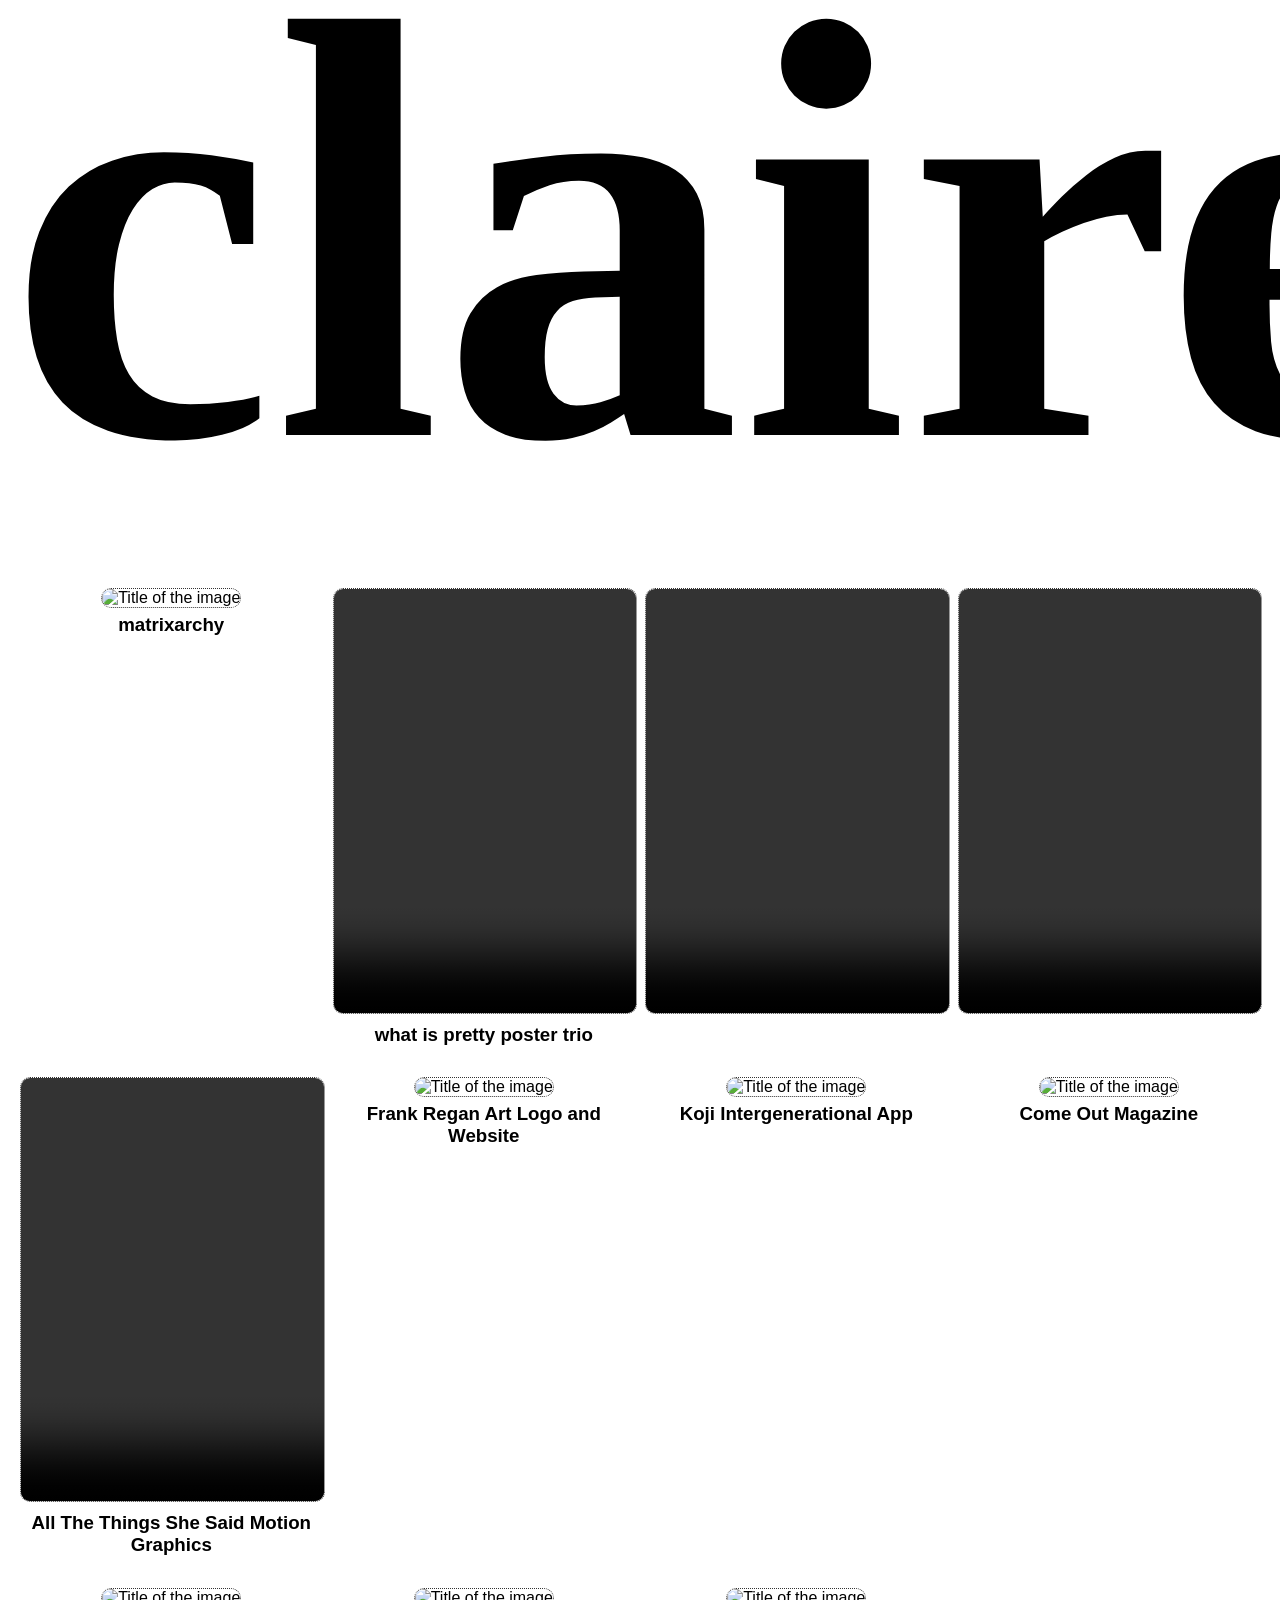
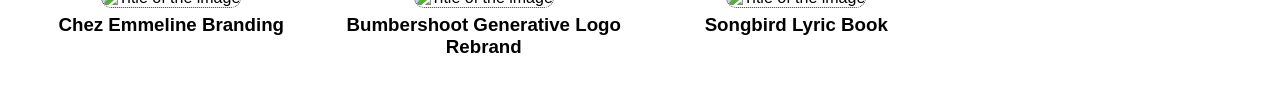
==== index.html @ 7b5a34d1 "Add files via upload" ====
<!DOCTYPE html>
<!--[if lt IE 7]>      <html class="no-js lt-ie9 lt-ie8 lt-ie7"> <![endif]-->
<!--[if IE 7]>         <html class="no-js lt-ie9 lt-ie8"> <![endif]-->
<!--[if IE 8]>         <html class="no-js lt-ie9"> <![endif]-->
<!--[if gt IE 8]>      <html class="no-js"> <!--<![endif]-->
<html>

<head>
    <meta charset="utf-8">
    <meta http-equiv="X-UA-Compatible" content="IE=edge">
    <title>Claire Gilbreath</title>
    <meta name="description" content="">
    <meta name="viewport" content="width=device-width, initial-scale=1">
    <link rel="stylesheet" href="./style.css">
</head>

<body>
    <!--[if lt IE 7]>
            <p class="browsehappy">You are using an <strong>outdated</strong> browser. Please <a href="#">upgrade your browser</a> to improve your experience.</p>
        <![endif]-->

    <h1 class="header">claire</h1>


    <script src="" async defer></script>

    <div class="work" id="workSection">
        <div class="project-item">
            <a href="https://assets.adobe.com/id/urn:aaid:sc:US:5a4ee11d-ea9a-40ea-86e4-19f9adddc277?view=published" target="_blank">
                <img class="project-image" loading="lazy" src="../PORTFOLIOWEBSITE/matrixarchy/Screenshot 2026-04-01 at 7.34.08 PM.png" alt="Title of the image">

                <h3 class="project-title">matrixarchy</h3>
                <h4 class="project-subtitle"></h4>
            </a>
        </div>
        <div class="project-item">
            <a href="https://www.figma.com/deck/jUX4ySEkQFuleEHmHjJZmQ" target="_blank">
                <video class="project-image" controls>

                    <source src="../PORTFOLIOWEBSITE/contrastposters2026/act. pretty.mp4" type="video/mp4" />
                </video>
                <h3 class="project-title">what is pretty poster trio</h3>
                <h4 class="project-subtitle"></h4>
            </a>
        </div>
        <div class="project-item">
            <a href="https://www.figma.com/deck/jUX4ySEkQFuleEHmHjJZmQ" target="_blank">
                <video class="project-image" controls>
                    <source src="../PORTFOLIOWEBSITE/contrastposters2026/look pretty.mp4" type="video/mp4" />
                </video>
                <h3 class="project-title"></h3>
                <h4 class="project-subtitle"></h4>
            </a>
        </div>
        <div class="project-item">
            <a href="https://www.figma.com/deck/jUX4ySEkQFuleEHmHjJZmQ" target="_blank">
                <video class="project-image" controls>
                    <source src="../PORTFOLIOWEBSITE/contrastposters2026/be pretty_1.mp4" type="video/mp4" />
                </video>
                <h3 class="project-title"></h3>
                <h4 class="project-subtitle"></h4>
            </a>
        </div>
        <div class="project-item">
            <a href="https://www.figma.com/deck/XG2RL31nmhI8ZfspgRSoxZ" target="_blank">
                <video class="project-image" controls>
                    <source src="../PORTFOLIOWEBSITE/allthethingshesaid/ALLTHETHINGSHESAIDFINAL2026.mp4"
                        type="video/mp4" />
                </video>
                <h3 class="project-title">All The Things She Said Motion Graphics</h3>
                <h4 class="project-subtitle"></h4>
            </a>
        </div>
        <div class="project-item">
                    <a href="frankart/FrankWebsite/index.html" target="_blank">
                        <img class="project-image" loading="lazy"
                            src="../PORTFOLIOWEBSITE/frankart/Screenshot 2026-04-02 at 3.57.44 PM.png"
                            alt="Title of the image">
                        <h3 class="project-title">Frank Regan Art Logo and Website</h3>
                        <h4 class="project-subtitle"></h4>
                    </a>
        </div>
        <div class="project-item">
            <a href="https://www.figma.com/deck/nnv0B9q7RyBVkvTYo2v4Md/koji-final-pres?node-id=1-132" target="_blank">
                <img class="project-image" loading="lazy" src="koji/Screenshot 2026-04-01 at 7.11.59 PM.png"
                    alt="Title of the image">

                <h3 class="project-title">Koji Intergenerational App</h3>
                <h4 class="project-subtitle"></h4>
            </a>
        </div>
 <div class="project-item">
    <a href="https://assets.adobe.com/id/urn:aaid:sc:US:34782c9c-e91f-4b27-b32e-3ac3abfe64c0?view=published" target="_blank">
        <img class="project-image" loading="lazy"
            src="../PORTFOLIOWEBSITE/comeoutmag/Screenshot 2026-04-01 at 7.10.00 PM.png" alt="Title of the image">

        <h3 class="project-title">Come Out Magazine</h3>
        <h4 class="project-subtitle"></h4>
    </a>
    </div>
    <div class="project-item">
    <a href="../PORTFOLIOWEBSITE/chezemmeline/P3_Gilbreath_dec11.pdf" target="_blank">
        <img class="project-image" loading="lazy"
            src="../PORTFOLIOWEBSITE/chezemmeline/Screenshot 2026-04-02 at 3.51.46 PM.png" alt="Title of the image">

        <h3 class="project-title">Chez Emmeline Branding</h3>
        <h4 class="project-subtitle"></h4>
    </a>
    </div>
 <div class="project-item">
    <a href="https://www.figma.com/deck/slMzqxPHxszJFX4XkRnXfz" target="_blank">
        <img class="project-image" loading="lazy"
            src="../PORTFOLIOWEBSITE/bumbershoot/Screenshot 2026-04-01 at 6.39.08 PM.png" alt="Title of the image">

        <h3 class="project-title">Bumbershoot Generative Logo Rebrand</h3>
        <h4 class="project-subtitle"></h4>
    </a>
    </div>
 <div class="project-item">
    <a href="../PORTFOLIOWEBSITE/songbird/Songbird lyrics printing nov17.pdf" target="_blank">
        <img class="project-image" loading="lazy"
            src="../PORTFOLIOWEBSITE/songbird/Screenshot 2026-04-02 at 3.53.36 PM.png" alt="Title of the image">

        <h3 class="project-title">Songbird Lyric Book</h3>
        <h4 class="project-subtitle"></h4>
    </a>
    </div>


    </div>
</body>

</html>
---- style.css ----
.work {
    --gap: 10px;
    --margin: 12px;
    min-height: 100vh;
    display: flex;
    flex-wrap: wrap;
    gap: var(--gap);
    padding: var(--margin);
    padding-top: 30px;
    margin-top: 100px;
    font-family: 'VerizonNHG', Helvetica, sans-serif;
}
.work .project-item {
    --thumbWidth: calc(25vw - var(--gap) * 3 / 4 - var(--margin) * 2 / 4 - 4px);
    width: var(--thumbWidth);
    border-radius: 10px;
    text-align: center;
    color: white;
    text-decoration: none;
}
.work .project-item img {
    width: 100%;
    height: calc(var(--thumbWidth) * 1.4);
    border-radius: 10px;
    object-fit: cover;
    border: 1px dotted #333333;
}

.work .project-item video {
    width: 100%;
    height: calc(var(--thumbWidth) * 1.4);
    border-radius: 10px;
    object-fit: cover;
    border: 1px dotted #333333;
}

.work .project-item h3 {
    font-family: 'VerizonNHG', Helvetica, sans-serif;
    margin: 6px 0px;
    color:black;
    text-decoration: none;
}
.work a {
    text-decoration: none;
    color: black;
}

.header {
font-size:600px;
text-align: center;
margin-top:0;
margin-bottom:0;
line-height: .75;
}
@media screen and (max-width: 735px) {
    .work .project-item {
        --thumbWidth: calc(50vw - var(--gap) * 1 / 2 - var(--margin) - 8px);
    }
}
@media screen and (max-width: 965px) {
    .work .project-item {
        --thumbWidth: calc(33.333vw - var(--gap) * 2 / 3 - var(--margin) * 2 / 3 - 6px);
    }
}
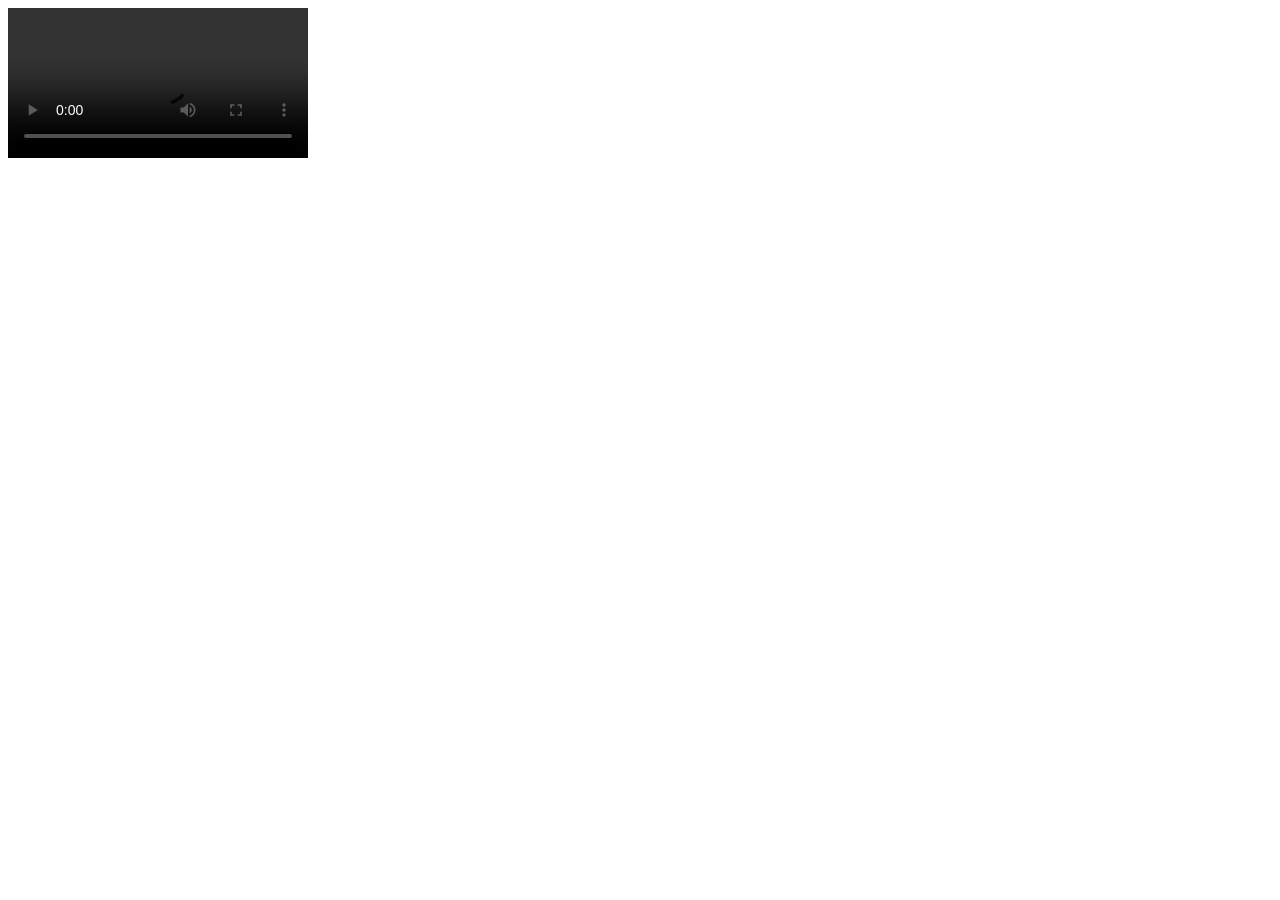
==== commit b911cd34: "Add files via upload files" ====
--- a/index.html
+++ b/index.html
@@ -4,130 +4,24 @@
 <!--[if IE 8]>         <html class="no-js lt-ie9"> <![endif]-->
 <!--[if gt IE 8]>      <html class="no-js"> <!--<![endif]-->
 <html>
-
-<head>
-    <meta charset="utf-8">
-    <meta http-equiv="X-UA-Compatible" content="IE=edge">
-    <title>Claire Gilbreath</title>
-    <meta name="description" content="">
-    <meta name="viewport" content="width=device-width, initial-scale=1">
-    <link rel="stylesheet" href="./style.css">
-</head>
-
-<body>
-    <!--[if lt IE 7]>
+    <head>
+        <meta charset="utf-8">
+        <meta http-equiv="X-UA-Compatible" content="IE=edge">
+        <title>All the Things She Said</title>
+        <meta name="description" content="">
+        <meta name="viewport" content="width=device-width, initial-scale=1">
+        <link rel="stylesheet" href="">
+    </head>
+    <body>
+        <!--[if lt IE 7]>
             <p class="browsehappy">You are using an <strong>outdated</strong> browser. Please <a href="#">upgrade your browser</a> to improve your experience.</p>
         <![endif]-->
+        
+        <script src="" async defer></script>
+    </body>
+</html>
 
-    <h1 class="header">claire</h1>
-
-
-    <script src="" async defer></script>
-
-    <div class="work" id="workSection">
-        <div class="project-item">
-            <a href="https://assets.adobe.com/id/urn:aaid:sc:US:5a4ee11d-ea9a-40ea-86e4-19f9adddc277?view=published" target="_blank">
-                <img class="project-image" loading="lazy" src="../PORTFOLIOWEBSITE/matrixarchy/Screenshot 2026-04-01 at 7.34.08 PM.png" alt="Title of the image">
-
-                <h3 class="project-title">matrixarchy</h3>
-                <h4 class="project-subtitle"></h4>
-            </a>
-        </div>
-        <div class="project-item">
-            <a href="https://www.figma.com/deck/jUX4ySEkQFuleEHmHjJZmQ" target="_blank">
-                <video class="project-image" controls>
-
-                    <source src="../PORTFOLIOWEBSITE/contrastposters2026/act. pretty.mp4" type="video/mp4" />
-                </video>
-                <h3 class="project-title">what is pretty poster trio</h3>
-                <h4 class="project-subtitle"></h4>
-            </a>
-        </div>
-        <div class="project-item">
-            <a href="https://www.figma.com/deck/jUX4ySEkQFuleEHmHjJZmQ" target="_blank">
-                <video class="project-image" controls>
-                    <source src="../PORTFOLIOWEBSITE/contrastposters2026/look pretty.mp4" type="video/mp4" />
-                </video>
-                <h3 class="project-title"></h3>
-                <h4 class="project-subtitle"></h4>
-            </a>
-        </div>
-        <div class="project-item">
-            <a href="https://www.figma.com/deck/jUX4ySEkQFuleEHmHjJZmQ" target="_blank">
-                <video class="project-image" controls>
-                    <source src="../PORTFOLIOWEBSITE/contrastposters2026/be pretty_1.mp4" type="video/mp4" />
-                </video>
-                <h3 class="project-title"></h3>
-                <h4 class="project-subtitle"></h4>
-            </a>
-        </div>
-        <div class="project-item">
-            <a href="https://www.figma.com/deck/XG2RL31nmhI8ZfspgRSoxZ" target="_blank">
-                <video class="project-image" controls>
+<video class="project-image" controls>
                     <source src="../PORTFOLIOWEBSITE/allthethingshesaid/ALLTHETHINGSHESAIDFINAL2026.mp4"
                         type="video/mp4" />
-                </video>
-                <h3 class="project-title">All The Things She Said Motion Graphics</h3>
-                <h4 class="project-subtitle"></h4>
-            </a>
-        </div>
-        <div class="project-item">
-                    <a href="frankart/FrankWebsite/index.html" target="_blank">
-                        <img class="project-image" loading="lazy"
-                            src="../PORTFOLIOWEBSITE/frankart/Screenshot 2026-04-02 at 3.57.44 PM.png"
-                            alt="Title of the image">
-                        <h3 class="project-title">Frank Regan Art Logo and Website</h3>
-                        <h4 class="project-subtitle"></h4>
-                    </a>
-        </div>
-        <div class="project-item">
-            <a href="https://www.figma.com/deck/nnv0B9q7RyBVkvTYo2v4Md/koji-final-pres?node-id=1-132" target="_blank">
-                <img class="project-image" loading="lazy" src="koji/Screenshot 2026-04-01 at 7.11.59 PM.png"
-                    alt="Title of the image">
-
-                <h3 class="project-title">Koji Intergenerational App</h3>
-                <h4 class="project-subtitle"></h4>
-            </a>
-        </div>
- <div class="project-item">
-    <a href="https://assets.adobe.com/id/urn:aaid:sc:US:34782c9c-e91f-4b27-b32e-3ac3abfe64c0?view=published" target="_blank">
-        <img class="project-image" loading="lazy"
-            src="../PORTFOLIOWEBSITE/comeoutmag/Screenshot 2026-04-01 at 7.10.00 PM.png" alt="Title of the image">
-
-        <h3 class="project-title">Come Out Magazine</h3>
-        <h4 class="project-subtitle"></h4>
-    </a>
-    </div>
-    <div class="project-item">
-    <a href="../PORTFOLIOWEBSITE/chezemmeline/P3_Gilbreath_dec11.pdf" target="_blank">
-        <img class="project-image" loading="lazy"
-            src="../PORTFOLIOWEBSITE/chezemmeline/Screenshot 2026-04-02 at 3.51.46 PM.png" alt="Title of the image">
-
-        <h3 class="project-title">Chez Emmeline Branding</h3>
-        <h4 class="project-subtitle"></h4>
-    </a>
-    </div>
- <div class="project-item">
-    <a href="https://www.figma.com/deck/slMzqxPHxszJFX4XkRnXfz" target="_blank">
-        <img class="project-image" loading="lazy"
-            src="../PORTFOLIOWEBSITE/bumbershoot/Screenshot 2026-04-01 at 6.39.08 PM.png" alt="Title of the image">
-
-        <h3 class="project-title">Bumbershoot Generative Logo Rebrand</h3>
-        <h4 class="project-subtitle"></h4>
-    </a>
-    </div>
- <div class="project-item">
-    <a href="../PORTFOLIOWEBSITE/songbird/Songbird lyrics printing nov17.pdf" target="_blank">
-        <img class="project-image" loading="lazy"
-            src="../PORTFOLIOWEBSITE/songbird/Screenshot 2026-04-02 at 3.53.36 PM.png" alt="Title of the image">
-
-        <h3 class="project-title">Songbird Lyric Book</h3>
-        <h4 class="project-subtitle"></h4>
-    </a>
-    </div>
-
-
-    </div>
-</body>
-
-</html>+                </video>
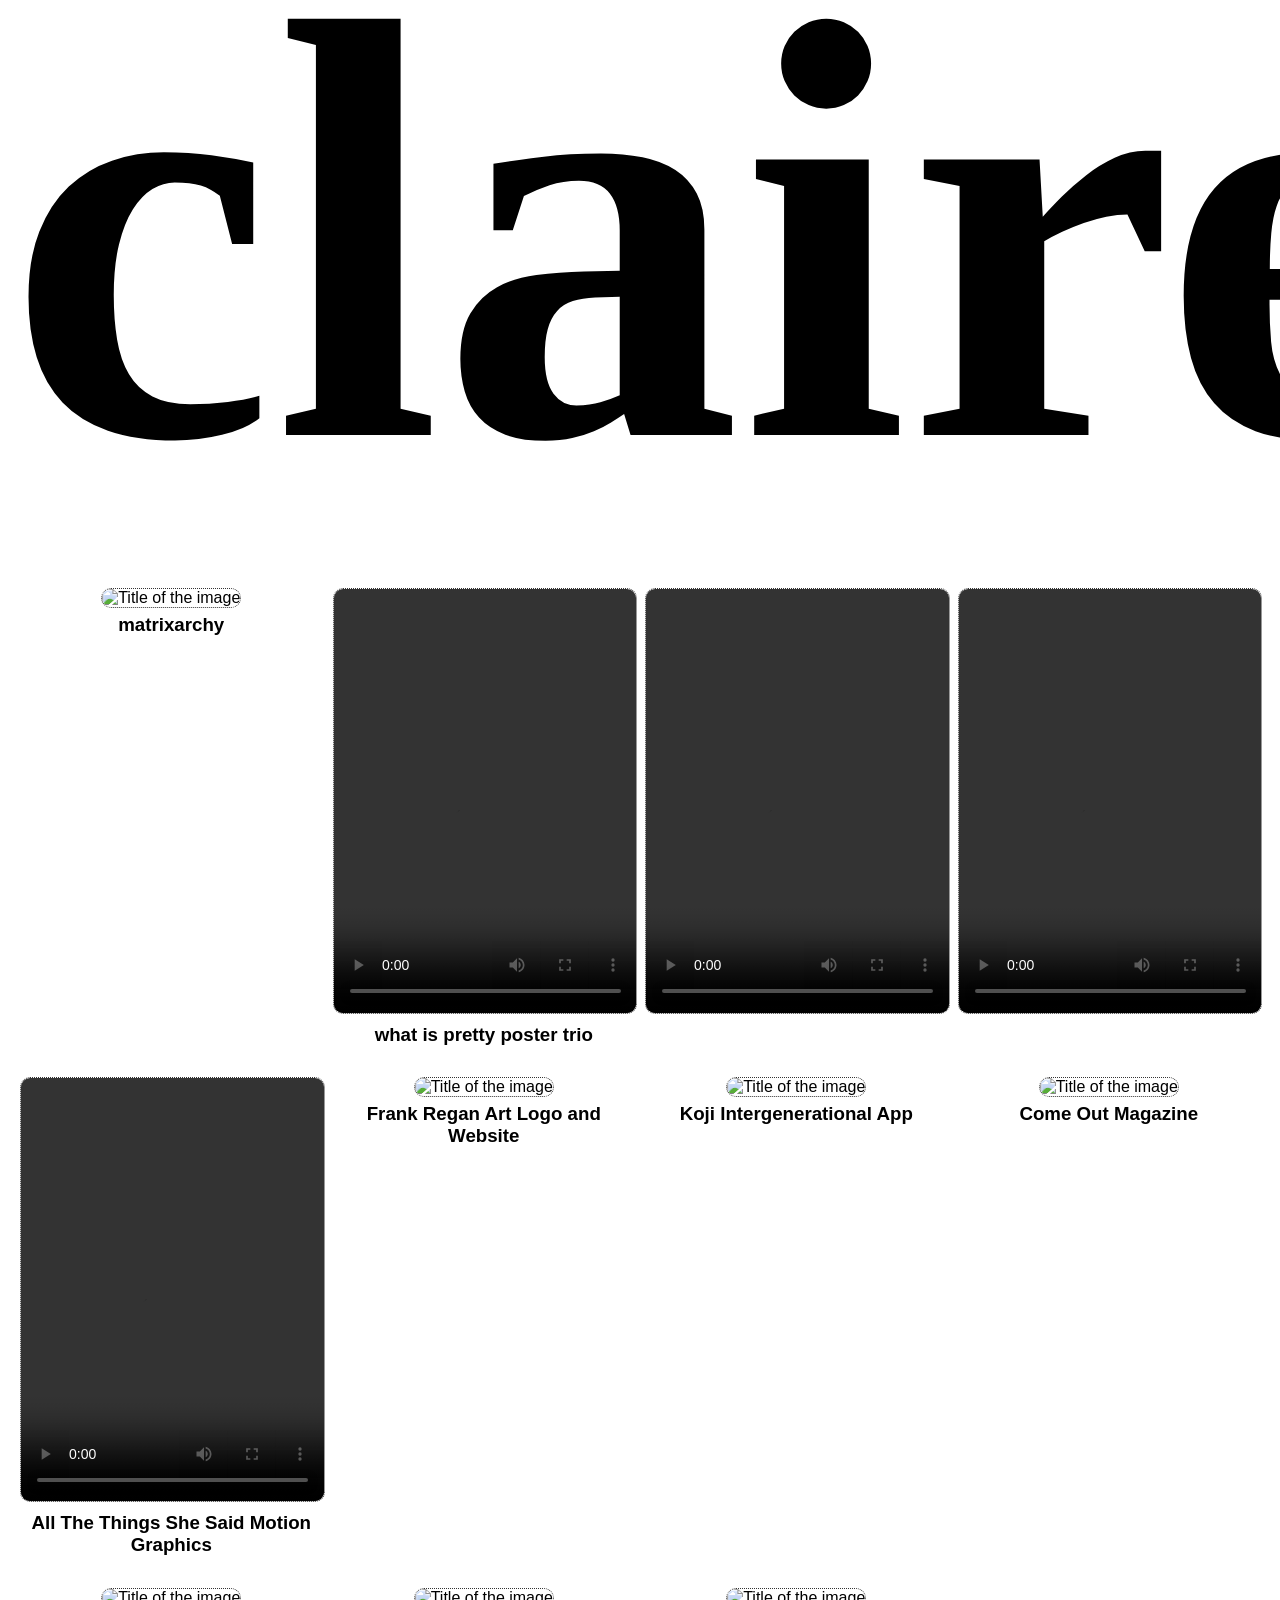
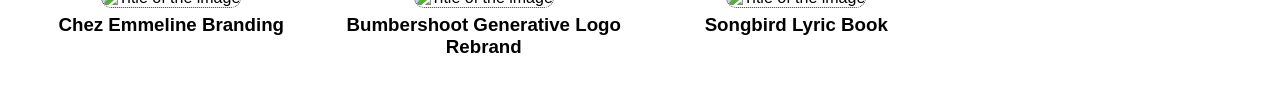
==== commit 20494070: "Update index.html" ====
--- a/index.html
+++ b/index.html
@@ -4,24 +4,130 @@
 <!--[if IE 8]>         <html class="no-js lt-ie9"> <![endif]-->
 <!--[if gt IE 8]>      <html class="no-js"> <!--<![endif]-->
 <html>
-    <head>
-        <meta charset="utf-8">
-        <meta http-equiv="X-UA-Compatible" content="IE=edge">
-        <title>All the Things She Said</title>
-        <meta name="description" content="">
-        <meta name="viewport" content="width=device-width, initial-scale=1">
-        <link rel="stylesheet" href="">
-    </head>
-    <body>
-        <!--[if lt IE 7]>
+
+<head>
+    <meta charset="utf-8">
+    <meta http-equiv="X-UA-Compatible" content="IE=edge">
+    <title>Claire Gilbreath</title>
+    <meta name="description" content="">
+    <meta name="viewport" content="width=device-width, initial-scale=1">
+    <link rel="stylesheet" href="./style.css">
+</head>
+
+<body>
+    <!--[if lt IE 7]>
             <p class="browsehappy">You are using an <strong>outdated</strong> browser. Please <a href="#">upgrade your browser</a> to improve your experience.</p>
         <![endif]-->
-        
-        <script src="" async defer></script>
-    </body>
-</html>
 
-<video class="project-image" controls>
+    <h1 class="header">claire</h1>
+
+
+    <script src="" async defer></script>
+
+    <div class="work" id="workSection">
+        <div class="project-item">
+            <a href="https://assets.adobe.com/id/urn:aaid:sc:US:5a4ee11d-ea9a-40ea-86e4-19f9adddc277?view=published" target="_blank">
+                <img class="project-image" loading="lazy" src="../PORTFOLIOWEBSITE/matrixarchy/Screenshot 2026-04-01 at 7.34.08 PM.png" alt="Title of the image">
+
+                <h3 class="project-title">matrixarchy</h3>
+                <h4 class="project-subtitle"></h4>
+            </a>
+        </div>
+        <div class="project-item">
+            <a href="https://www.figma.com/deck/jUX4ySEkQFuleEHmHjJZmQ" target="_blank">
+                <video class="project-image" controls>
+
+                    <source src="../PORTFOLIOWEBSITE/contrastposters2026/act. pretty.mp4" type="video/mp4" />
+                </video>
+                <h3 class="project-title">what is pretty poster trio</h3>
+                <h4 class="project-subtitle"></h4>
+            </a>
+        </div>
+        <div class="project-item">
+            <a href="https://www.figma.com/deck/jUX4ySEkQFuleEHmHjJZmQ" target="_blank">
+                <video class="project-image" controls>
+                    <source src="../PORTFOLIOWEBSITE/contrastposters2026/look pretty.mp4" type="video/mp4" />
+                </video>
+                <h3 class="project-title"></h3>
+                <h4 class="project-subtitle"></h4>
+            </a>
+        </div>
+        <div class="project-item">
+            <a href="https://www.figma.com/deck/jUX4ySEkQFuleEHmHjJZmQ" target="_blank">
+                <video class="project-image" controls>
+                    <source src="../PORTFOLIOWEBSITE/contrastposters2026/be pretty_1.mp4" type="video/mp4" />
+                </video>
+                <h3 class="project-title"></h3>
+                <h4 class="project-subtitle"></h4>
+            </a>
+        </div>
+        <div class="project-item">
+            <a href="https://www.figma.com/deck/XG2RL31nmhI8ZfspgRSoxZ" target="_blank">
+                <video class="project-image" controls>
                     <source src="../PORTFOLIOWEBSITE/allthethingshesaid/ALLTHETHINGSHESAIDFINAL2026.mp4"
                         type="video/mp4" />
-                </video>+                </video>
+                <h3 class="project-title">All The Things She Said Motion Graphics</h3>
+                <h4 class="project-subtitle"></h4>
+            </a>
+        </div>
+        <div class="project-item">
+                    <a href="frankart/FrankWebsite/index.html" target="_blank">
+                        <img class="project-image" loading="lazy"
+                            src="../PORTFOLIOWEBSITE/frankart/Screenshot 2026-04-02 at 3.57.44 PM.png"
+                            alt="Title of the image">
+                        <h3 class="project-title">Frank Regan Art Logo and Website</h3>
+                        <h4 class="project-subtitle"></h4>
+                    </a>
+        </div>
+        <div class="project-item">
+            <a href="https://www.figma.com/deck/nnv0B9q7RyBVkvTYo2v4Md/koji-final-pres?node-id=1-132" target="_blank">
+                <img class="project-image" loading="lazy" src="koji/Screenshot 2026-04-01 at 7.11.59 PM.png"
+                    alt="Title of the image">
+
+                <h3 class="project-title">Koji Intergenerational App</h3>
+                <h4 class="project-subtitle"></h4>
+            </a>
+        </div>
+ <div class="project-item">
+    <a href="https://assets.adobe.com/id/urn:aaid:sc:US:34782c9c-e91f-4b27-b32e-3ac3abfe64c0?view=published" target="_blank">
+        <img class="project-image" loading="lazy"
+            src="../PORTFOLIOWEBSITE/comeoutmag/Screenshot 2026-04-01 at 7.10.00 PM.png" alt="Title of the image">
+
+        <h3 class="project-title">Come Out Magazine</h3>
+        <h4 class="project-subtitle"></h4>
+    </a>
+    </div>
+    <div class="project-item">
+    <a href="../PORTFOLIOWEBSITE/chezemmeline/P3_Gilbreath_dec11.pdf" target="_blank">
+        <img class="project-image" loading="lazy"
+            src="../PORTFOLIOWEBSITE/chezemmeline/Screenshot 2026-04-02 at 3.51.46 PM.png" alt="Title of the image">
+
+        <h3 class="project-title">Chez Emmeline Branding</h3>
+        <h4 class="project-subtitle"></h4>
+    </a>
+    </div>
+ <div class="project-item">
+    <a href="https://www.figma.com/deck/slMzqxPHxszJFX4XkRnXfz" target="_blank">
+        <img class="project-image" loading="lazy"
+            src="../PORTFOLIOWEBSITE/bumbershoot/Screenshot 2026-04-01 at 6.39.08 PM.png" alt="Title of the image">
+
+        <h3 class="project-title">Bumbershoot Generative Logo Rebrand</h3>
+        <h4 class="project-subtitle"></h4>
+    </a>
+    </div>
+ <div class="project-item">
+    <a href="../PORTFOLIOWEBSITE/songbird/Songbird lyrics printing nov17.pdf" target="_blank">
+        <img class="project-image" loading="lazy"
+            src="../PORTFOLIOWEBSITE/songbird/Screenshot 2026-04-02 at 3.53.36 PM.png" alt="Title of the image">
+
+        <h3 class="project-title">Songbird Lyric Book</h3>
+        <h4 class="project-subtitle"></h4>
+    </a>
+    </div>
+
+
+    </div>
+</body>
+
+</html>
--- a/style.css
+++ b/style.css
@@ -0,0 +1,64 @@
+.work {
+    --gap: 10px;
+    --margin: 12px;
+    min-height: 100vh;
+    display: flex;
+    flex-wrap: wrap;
+    gap: var(--gap);
+    padding: var(--margin);
+    padding-top: 30px;
+    margin-top: 100px;
+    font-family: 'VerizonNHG', Helvetica, sans-serif;
+}
+.work .project-item {
+    --thumbWidth: calc(25vw - var(--gap) * 3 / 4 - var(--margin) * 2 / 4 - 4px);
+    width: var(--thumbWidth);
+    border-radius: 10px;
+    text-align: center;
+    color: white;
+    text-decoration: none;
+}
+.work .project-item img {
+    width: 100%;
+    height: calc(var(--thumbWidth) * 1.4);
+    border-radius: 10px;
+    object-fit: cover;
+    border: 1px dotted #333333;
+}
+
+.work .project-item video {
+    width: 100%;
+    height: calc(var(--thumbWidth) * 1.4);
+    border-radius: 10px;
+    object-fit: cover;
+    border: 1px dotted #333333;
+}
+
+.work .project-item h3 {
+    font-family: 'VerizonNHG', Helvetica, sans-serif;
+    margin: 6px 0px;
+    color:black;
+    text-decoration: none;
+}
+.work a {
+    text-decoration: none;
+    color: black;
+}
+
+.header {
+font-size:600px;
+text-align: center;
+margin-top:0;
+margin-bottom:0;
+line-height: .75;
+}
+@media screen and (max-width: 735px) {
+    .work .project-item {
+        --thumbWidth: calc(50vw - var(--gap) * 1 / 2 - var(--margin) - 8px);
+    }
+}
+@media screen and (max-width: 965px) {
+    .work .project-item {
+        --thumbWidth: calc(33.333vw - var(--gap) * 2 / 3 - var(--margin) * 2 / 3 - 6px);
+    }
+}
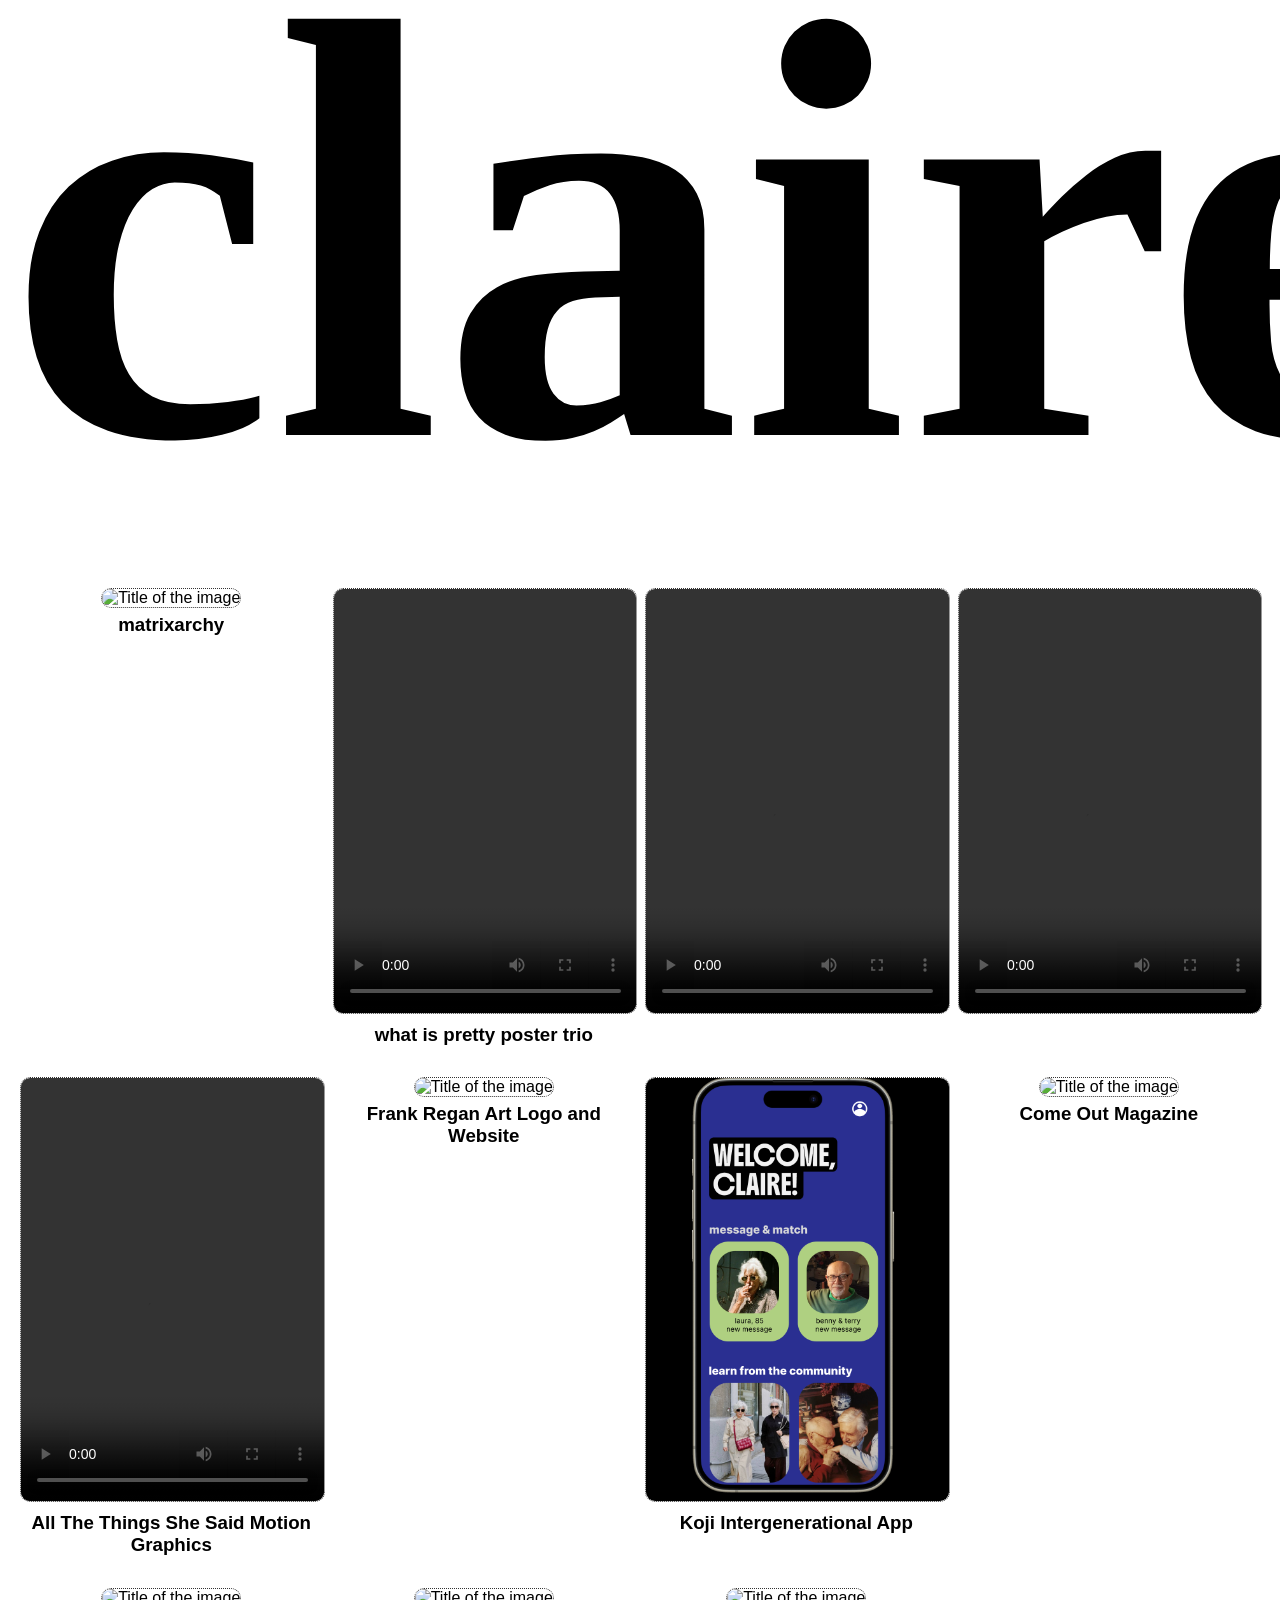
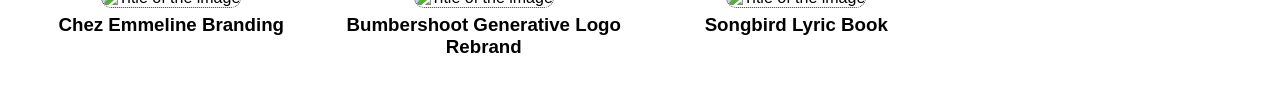
==== commit cd88c373: "changes to file" ====
--- a/index.html
+++ b/index.html
@@ -130,4 +130,4 @@
     </div>
 </body>
 
-</html>
+</html>
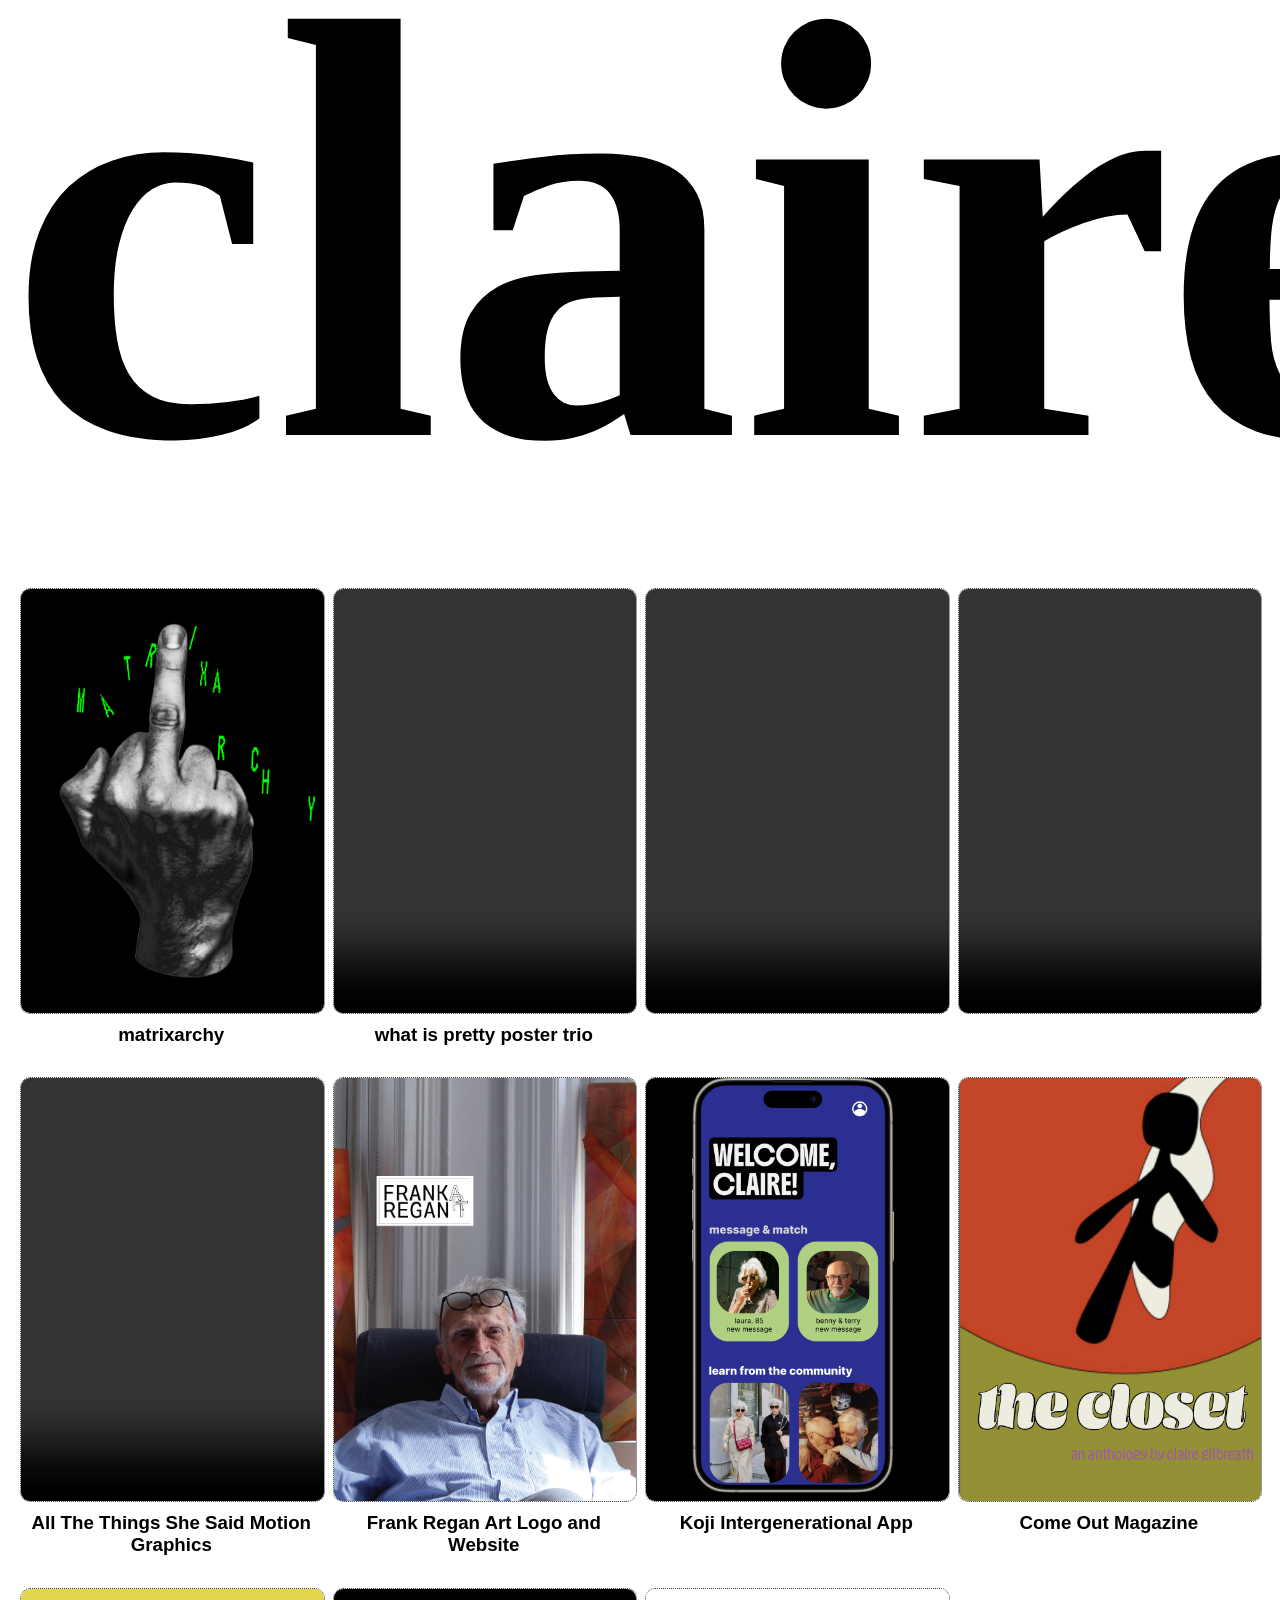
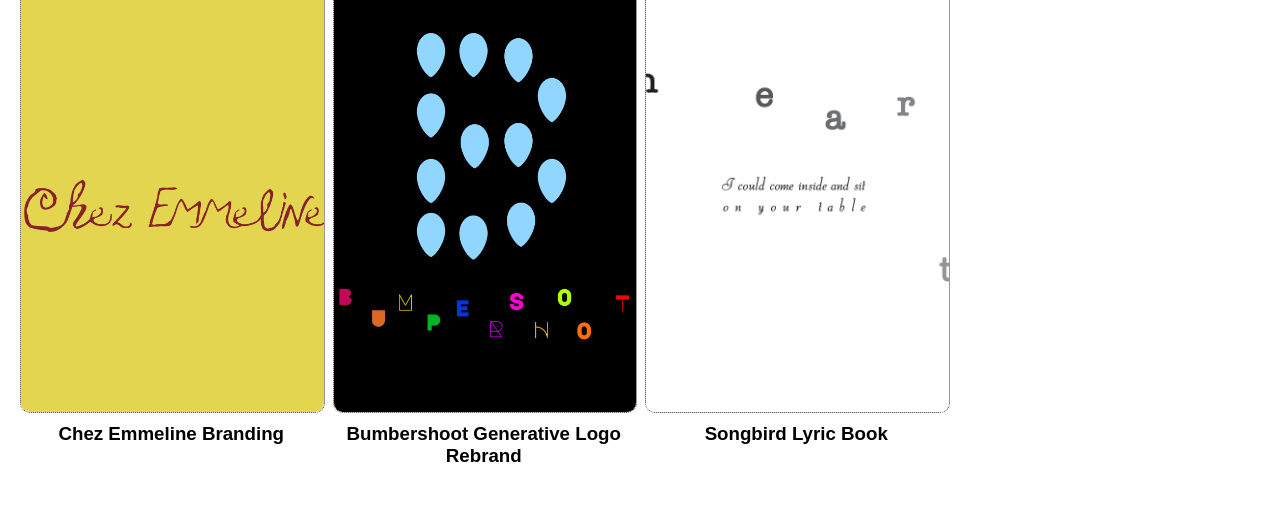
==== commit 1cb67469: "fixing asset links" ====
--- a/index.html
+++ b/index.html
@@ -27,7 +27,7 @@
     <div class="work" id="workSection">
         <div class="project-item">
             <a href="https://assets.adobe.com/id/urn:aaid:sc:US:5a4ee11d-ea9a-40ea-86e4-19f9adddc277?view=published" target="_blank">
-                <img class="project-image" loading="lazy" src="../PORTFOLIOWEBSITE/matrixarchy/Screenshot 2026-04-01 at 7.34.08 PM.png" alt="Title of the image">
+                <img class="project-image" loading="lazy" src="./matrixarchy/Screenshot 2026-04-01 at 7.34.08 PM.png" alt="Title of the image">
 
                 <h3 class="project-title">matrixarchy</h3>
                 <h4 class="project-subtitle"></h4>
@@ -37,7 +37,7 @@
             <a href="https://www.figma.com/deck/jUX4ySEkQFuleEHmHjJZmQ" target="_blank">
                 <video class="project-image" controls>
 
-                    <source src="../PORTFOLIOWEBSITE/contrastposters2026/act. pretty.mp4" type="video/mp4" />
+                    <source src="./contrastposters2026/act. pretty.mp4" type="video/mp4" />
                 </video>
                 <h3 class="project-title">what is pretty poster trio</h3>
                 <h4 class="project-subtitle"></h4>
@@ -46,7 +46,7 @@
         <div class="project-item">
             <a href="https://www.figma.com/deck/jUX4ySEkQFuleEHmHjJZmQ" target="_blank">
                 <video class="project-image" controls>
-                    <source src="../PORTFOLIOWEBSITE/contrastposters2026/look pretty.mp4" type="video/mp4" />
+                    <source src="./contrastposters2026/look pretty.mp4" type="video/mp4" />
                 </video>
                 <h3 class="project-title"></h3>
                 <h4 class="project-subtitle"></h4>
@@ -55,7 +55,7 @@
         <div class="project-item">
             <a href="https://www.figma.com/deck/jUX4ySEkQFuleEHmHjJZmQ" target="_blank">
                 <video class="project-image" controls>
-                    <source src="../PORTFOLIOWEBSITE/contrastposters2026/be pretty_1.mp4" type="video/mp4" />
+                    <source src="./contrastposters2026/be pretty_1.mp4" type="video/mp4" />
                 </video>
                 <h3 class="project-title"></h3>
                 <h4 class="project-subtitle"></h4>
@@ -64,7 +64,7 @@
         <div class="project-item">
             <a href="https://www.figma.com/deck/XG2RL31nmhI8ZfspgRSoxZ" target="_blank">
                 <video class="project-image" controls>
-                    <source src="../PORTFOLIOWEBSITE/allthethingshesaid/ALLTHETHINGSHESAIDFINAL2026.mp4"
+                    <source src="./allthethingshesaid/ALLTHETHINGSHESAIDFINAL2026.mp4"
                         type="video/mp4" />
                 </video>
                 <h3 class="project-title">All The Things She Said Motion Graphics</h3>
@@ -72,9 +72,9 @@
             </a>
         </div>
         <div class="project-item">
-                    <a href="frankart/FrankWebsite/index.html" target="_blank">
+                    <a href="https://clairegilbreath7.github.io/FrankReganArt/" target="_blank">
                         <img class="project-image" loading="lazy"
-                            src="../PORTFOLIOWEBSITE/frankart/Screenshot 2026-04-02 at 3.57.44 PM.png"
+                            src="./frankart/Screenshot 2026-04-01 at 7.26.35 PM.png"
                             alt="Title of the image">
                         <h3 class="project-title">Frank Regan Art Logo and Website</h3>
                         <h4 class="project-subtitle"></h4>
@@ -82,9 +82,8 @@
         </div>
         <div class="project-item">
             <a href="https://www.figma.com/deck/nnv0B9q7RyBVkvTYo2v4Md/koji-final-pres?node-id=1-132" target="_blank">
-                <img class="project-image" loading="lazy" src="koji/Screenshot 2026-04-01 at 7.11.59 PM.png"
+                <img class="project-image" loading="lazy" src="./koji/Screenshot 2026-04-01 at 7.11.59 PM.png"
                     alt="Title of the image">
-
                 <h3 class="project-title">Koji Intergenerational App</h3>
                 <h4 class="project-subtitle"></h4>
             </a>
@@ -92,16 +91,15 @@
  <div class="project-item">
     <a href="https://assets.adobe.com/id/urn:aaid:sc:US:34782c9c-e91f-4b27-b32e-3ac3abfe64c0?view=published" target="_blank">
         <img class="project-image" loading="lazy"
-            src="../PORTFOLIOWEBSITE/comeoutmag/Screenshot 2026-04-01 at 7.10.00 PM.png" alt="Title of the image">
-
+            src="./comeoutmag/Screenshot 2026-04-01 at 7.10.00 PM.png" alt="Title of the image">
         <h3 class="project-title">Come Out Magazine</h3>
         <h4 class="project-subtitle"></h4>
     </a>
     </div>
     <div class="project-item">
-    <a href="../PORTFOLIOWEBSITE/chezemmeline/P3_Gilbreath_dec11.pdf" target="_blank">
+    <a href="./chezemmeline/P3_Gilbreath_dec11.pdf" target="_blank">
         <img class="project-image" loading="lazy"
-            src="../PORTFOLIOWEBSITE/chezemmeline/Screenshot 2026-04-02 at 3.51.46 PM.png" alt="Title of the image">
+            src="./chezemmeline/Screenshot 2026-04-02 at 3.51.46 PM.png" alt="Title of the image">
 
         <h3 class="project-title">Chez Emmeline Branding</h3>
         <h4 class="project-subtitle"></h4>
@@ -110,16 +108,16 @@
  <div class="project-item">
     <a href="https://www.figma.com/deck/slMzqxPHxszJFX4XkRnXfz" target="_blank">
         <img class="project-image" loading="lazy"
-            src="../PORTFOLIOWEBSITE/bumbershoot/Screenshot 2026-04-01 at 6.39.08 PM.png" alt="Title of the image">
+            src="./bumbershoot/Screenshot 2026-04-01 at 6.39.08 PM.png" alt="Title of the image">
 
         <h3 class="project-title">Bumbershoot Generative Logo Rebrand</h3>
         <h4 class="project-subtitle"></h4>
     </a>
     </div>
  <div class="project-item">
-    <a href="../PORTFOLIOWEBSITE/songbird/Songbird lyrics printing nov17.pdf" target="_blank">
+    <a href="./songbird/Songbird lyrics printing nov17.pdf" target="_blank">
         <img class="project-image" loading="lazy"
-            src="../PORTFOLIOWEBSITE/songbird/Screenshot 2026-04-02 at 3.53.36 PM.png" alt="Title of the image">
+            src="./songbird/Screenshot 2026-04-02 at 3.53.36 PM.png" alt="Title of the image">
 
         <h3 class="project-title">Songbird Lyric Book</h3>
         <h4 class="project-subtitle"></h4>
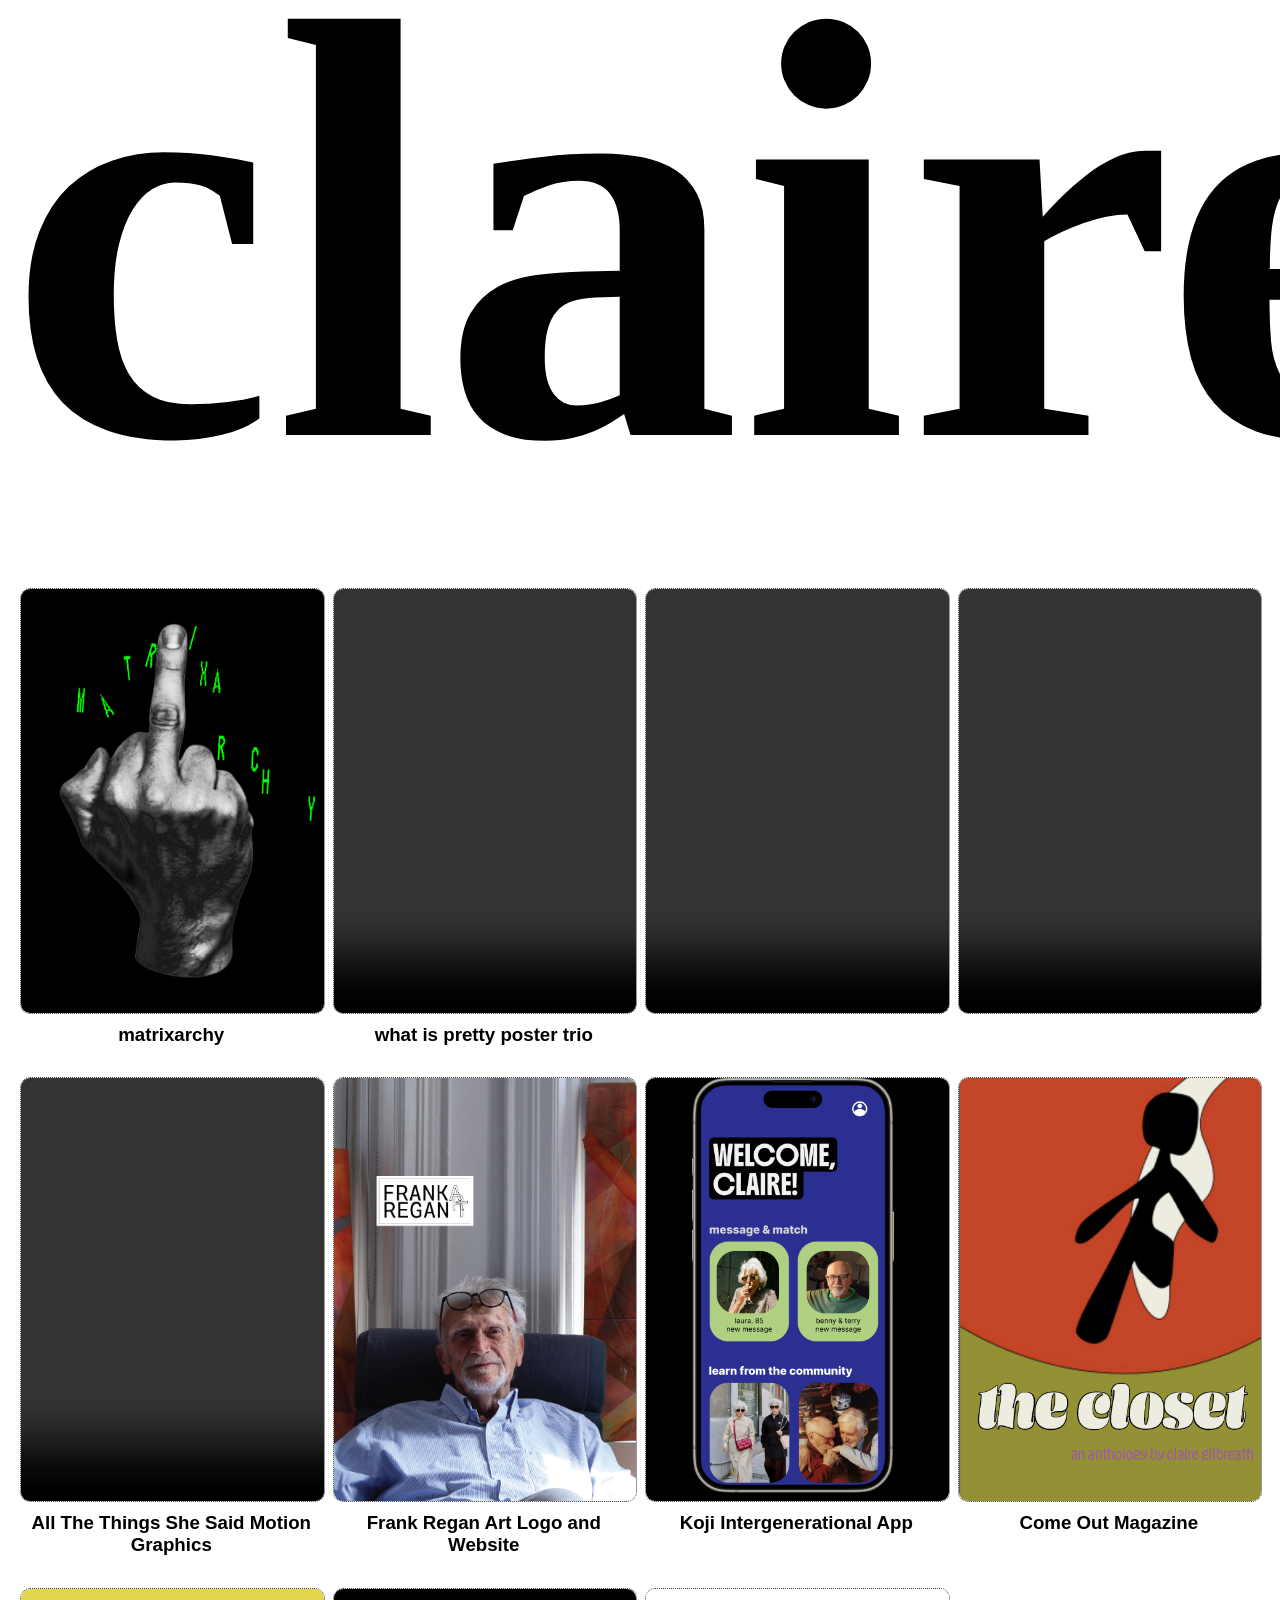
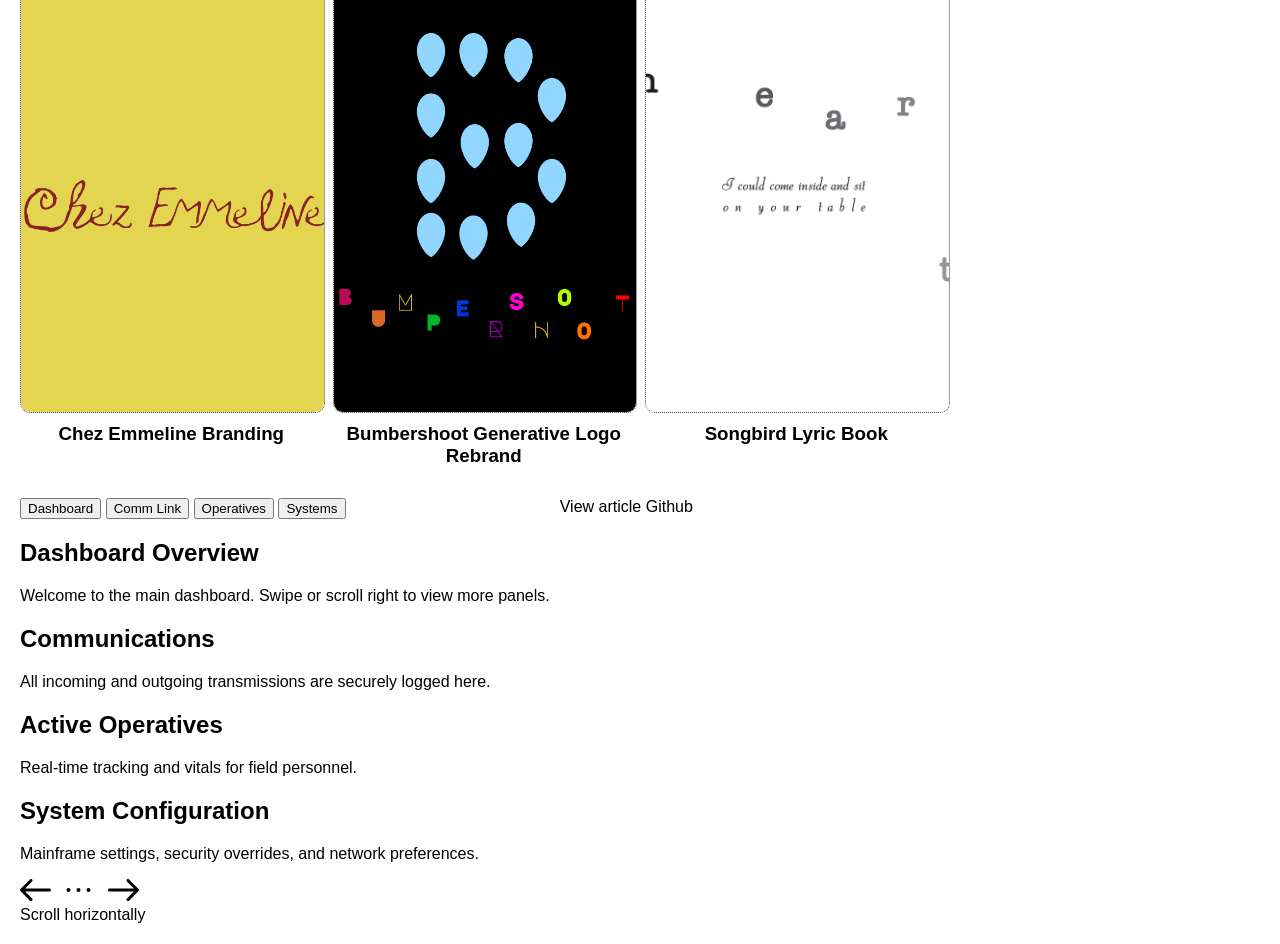
==== commit a8b64a3b: "Update index.html using codepen to edit the tabs" ====
--- a/index.html
+++ b/index.html
@@ -123,9 +123,126 @@
         <h4 class="project-subtitle"></h4>
     </a>
     </div>
+        <!DOCTYPE html>
+<html lang="en">
+  <head>
+    <meta charset="UTF-8" />
+    <link rel="stylesheet" href="./style.css" />
+    <meta name="viewport" content="width=device-width, initial-scale=1.0" />
+    <title>Pen</title>
+  </head>
+  <body>
+    <main>
+      <div class="tabs-wrapper">
+        <div class="tabs">
+          <button class="tab tab-1">
+            <span class="tab-icon">
+              <i class="icon" data-lucide="layout-dashboard"></i>
+            </span>
+            <span class="tab-label">
+              <span>Dashboard</span>
+            </span>
+          </button>
+
+          <button class="tab tab-2">
+            <span class="tab-icon">
+              <i class="icon" data-lucide="message-square"></i>
+            </span>
+            <span class="tab-label"><span>Comm Link</span></span>
+          </button>
+
+          <button class="tab tab-3">
+            <span class="tab-icon">
+              <i class="icon" data-lucide="user"></i>
+            </span>
+            <span class="tab-label"><span>Operatives</span></span>
+          </button>
+
+          <button class="tab tab-4">
+            <span class="tab-icon">
+              <i class="icon" data-lucide="settings"></i>
+            </span>
+            <span class="tab-label"><span>Systems</span></span>
+          </button>
+        </div>
+
+        <div class="content-scroll-container">
+          <div class="content-panel panel-1">
+            <div class="progress-block"></div>
+            <h2>Dashboard Overview</h2>
+            <p>
+              Welcome to the main dashboard. Swipe or scroll right to view more
+              panels.
+            </p>
+          </div>
+          <div class="content-panel panel-2">
+            <div class="progress-block"></div>
+            <h2>Communications</h2>
+            <p>
+              All incoming and outgoing transmissions are securely logged here.
+            </p>
+          </div>
+          <div class="content-panel panel-3">
+            <div class="progress-block"></div>
+            <h2>Active Operatives</h2>
+            <p>Real-time tracking and vitals for field personnel.</p>
+          </div>
+          <div class="content-panel panel-4">
+            <div class="progress-block"></div>
+            <h2>System Configuration</h2>
+            <p>
+              Mainframe settings, security overrides, and network preferences.
+            </p>
+          </div>
+          <div class="h-scroll">
+            <svg
+              width="119"
+              height="23"
+              viewBox="0 0 119 23"
+              fill="none"
+              xmlns="http://www.w3.org/2000/svg"
+            >
+              <path
+                d="M29.5 12.556C30.3284 12.556 31 11.8844 31 11.056C31 10.2275 30.3284 9.55597 29.5 9.55597V11.056V12.556ZM0.439341 9.99531C-0.146446 10.5811 -0.146446 11.5308 0.439341 12.1166L9.98528 21.6626C10.5711 22.2484 11.5208 22.2484 12.1066 21.6626C12.6924 21.0768 12.6924 20.127 12.1066 19.5413L3.62132 11.056L12.1066 2.57069C12.6924 1.9849 12.6924 1.03515 12.1066 0.449368C11.5208 -0.136419 10.5711 -0.136419 9.98528 0.449368L0.439341 9.99531ZM29.5 11.056V9.55597L1.5 9.55597V11.056V12.556L29.5 12.556V11.056Z"
+                fill="black"
+              />
+              <path
+                d="M89.5 9.54596C88.6716 9.54596 88 10.2175 88 11.046C88 11.8744 88.6716 12.546 89.5 12.546V11.046V9.54596ZM118.561 12.1066C119.146 11.5208 119.146 10.5711 118.561 9.9853L109.015 0.439358C108.429 -0.146429 107.479 -0.146429 106.893 0.439358C106.308 1.02514 106.308 1.97489 106.893 2.56068L115.379 11.046L106.893 19.5312C106.308 20.117 106.308 21.0668 106.893 21.6526C107.479 22.2383 108.429 22.2383 109.015 21.6526L118.561 12.1066ZM89.5 11.046V12.546H117.5V11.046V9.54596H89.5V11.046Z"
+                fill="black"
+              />
+              <circle cx="48.5" cy="11.056" r="2" fill="black" />
+              <circle cx="58.5" cy="11.056" r="2" fill="black" />
+              <circle cx="68.5" cy="11.056" r="2" fill="black" />
+            </svg>
+            <div>Scroll horizontally</div>
+          </div>
+        </div>
+      </div>
+    </main>
+    <footer class="co-footer">
+      <div class="co-footer-links">
+        <a
+          href="https://codocular.com/2026/09/25/sync-a-tab-bar-to-scroll-position-with-pure-css/"
+          target="_blank"
+          class="co-footer-btn co-footer-btn--link"
+          >View article</a
+        >
+
+        <a
+          href="https://github.com/TimGuignard/css-animated-tabs-on-scroll"
+          target="_blank"
+          class="co-footer-btn co-footer-btn--link"
+          >Github</a
+        >
+      </div>
+    </footer>
+
+    <script type="module" src="./script.js"></script>
+  </body>
+
 
 
     </div>
 </body>
 
-</html>+</html>
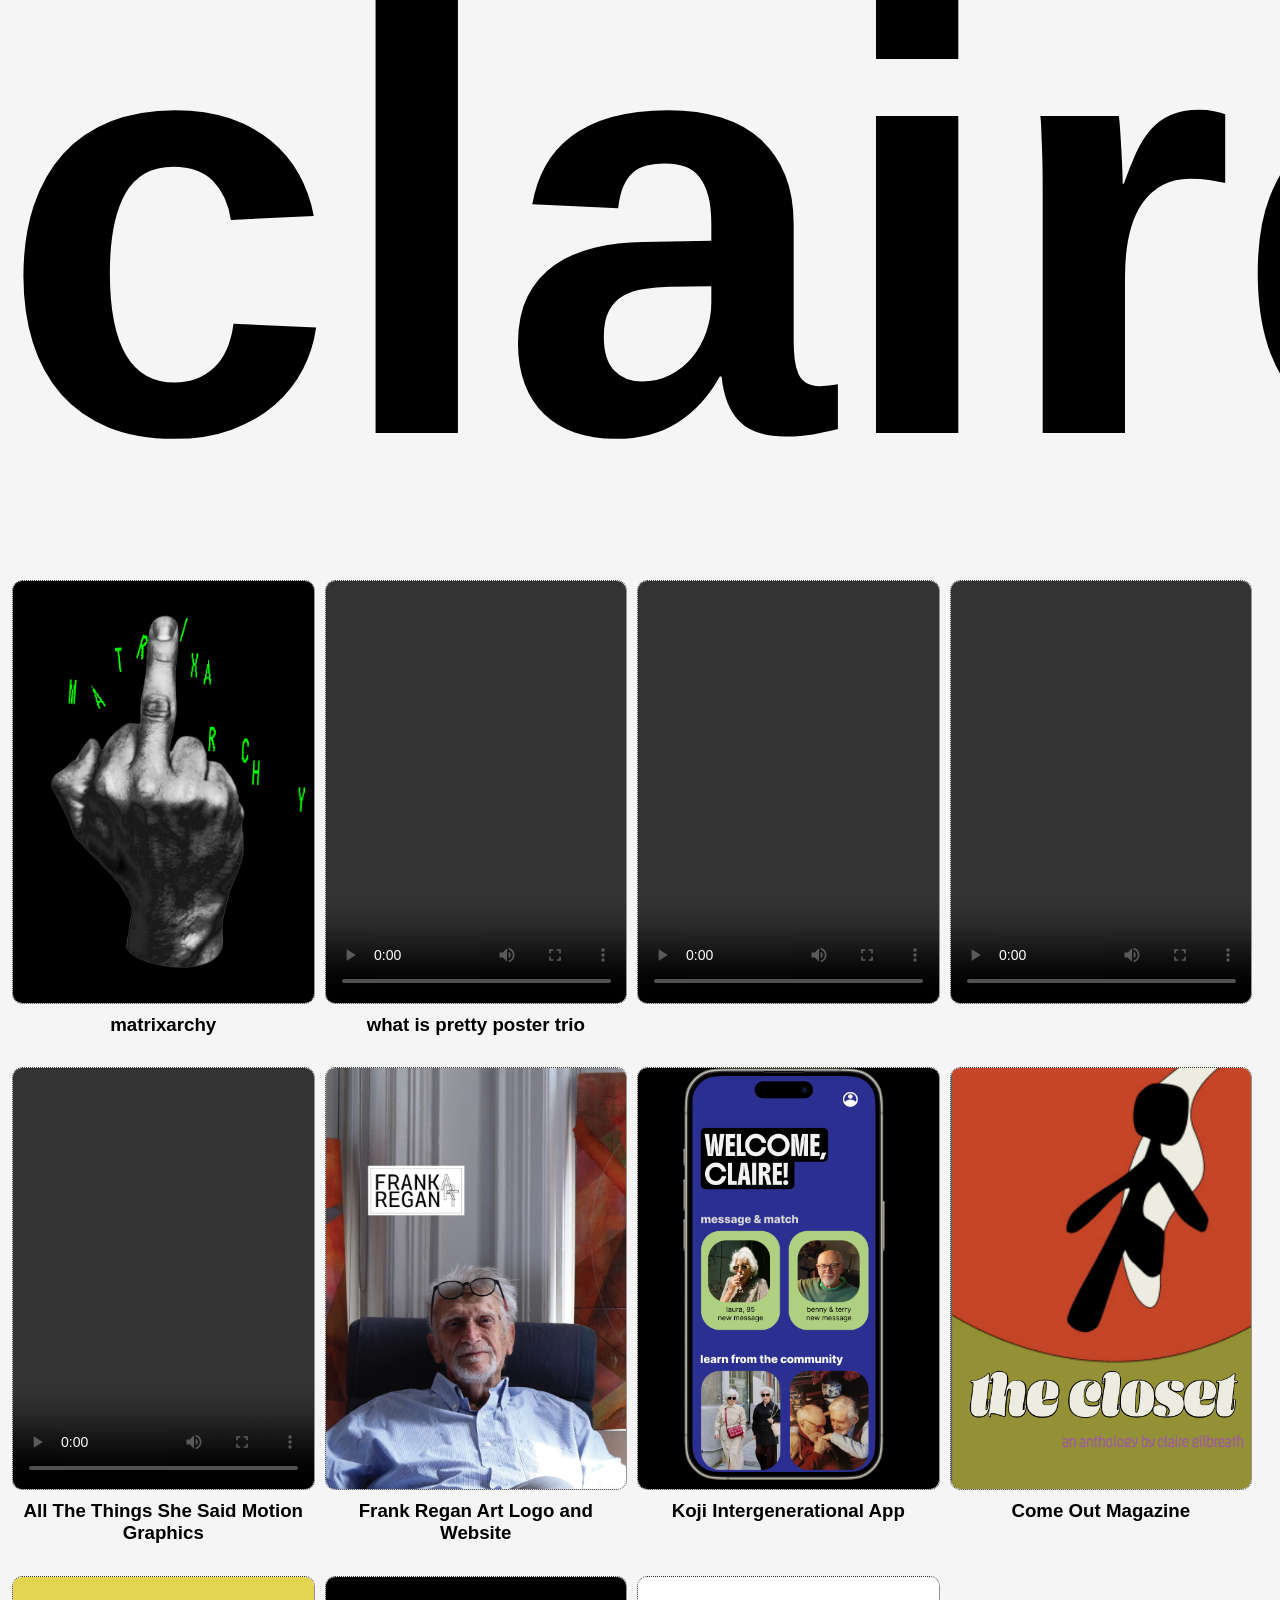
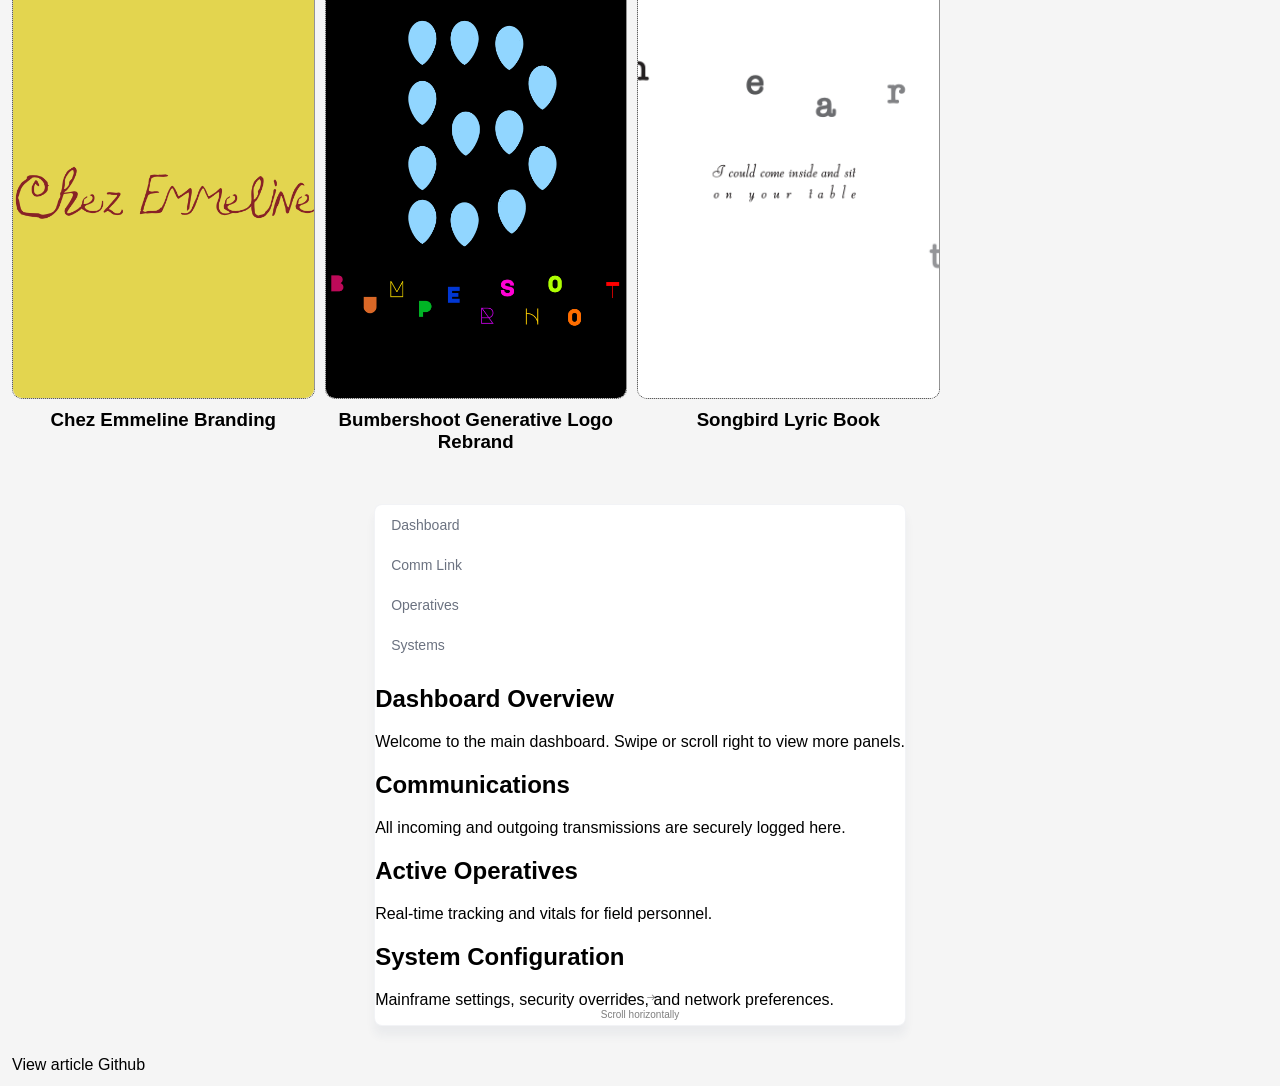
==== commit d73256e9: "Update index.html" ====
--- a/index.html
+++ b/index.html
@@ -8,7 +8,8 @@
 <head>
     <meta charset="utf-8">
     <meta http-equiv="X-UA-Compatible" content="IE=edge">
-    <title>Claire Gilbreath</title>
+    <title>*underconstruction*
+        Claire Gilbreath</title>
     <meta name="description" content="">
     <meta name="viewport" content="width=device-width, initial-scale=1">
     <link rel="stylesheet" href="./style.css">
--- a/style.css
+++ b/style.css
@@ -61,4 +61,578 @@
     .work .project-item {
         --thumbWidth: calc(33.333vw - var(--gap) * 2 / 3 - var(--margin) * 2 / 3 - 6px);
     }
-}+}
+
+@property --progress {
+  syntax: "<integer>";
+  initial-value: 0;
+  inherits: true;
+}
+
+:root {
+  --color-border: #e5e7eb;
+  --color-text-muted: #6b7280;
+  --color-text-hover: #111827;
+  --bg-hover: #f3f4f6;
+  --color-active: #111827;
+  --color-panel-1: var(--color-active);
+  --color-panel-2: var(--color-active);
+  --color-panel-3: var(--color-active);
+  --color-panel-4: var(--color-active);
+}
+
+* {
+  box-sizing: border-box;
+}
+
+button {
+  font: inherit;
+}
+
+html {
+  margin: 0;
+  height: 100%;
+
+  -webkit-font-smoothing: antialiased;
+  -moz-osx-font-smoothing: grayscale;
+  text-rendering: optimizeLegibility;
+}
+
+body.debug {
+  --color-panel-1: #3b82f6;
+  --color-panel-2: #10b981;
+  --color-panel-3: #8b5cf6;
+  --color-panel-4: #f97316;
+}
+
+body {
+  margin: 0;
+  font-family: "Roboto", sans-serif;
+  font-weight: 400;
+  background-color: #f5f5f5;
+  height: 100%;
+}
+
+main {
+  padding: 20px;
+  display: flex;
+  width: 100%;
+  height: 100%;
+  align-items: center;
+  justify-content: center;
+}
+
+.tabs-wrapper {
+  position: relative;
+  max-width: 100vw;
+  overflow: hidden;
+  box-shadow: 0 10px 10px rgba(41, 51, 100, 0.05);
+  border: 1px solid rgba(41, 51, 100, 0.06);
+  border-radius: 0.5rem;
+  background-color: #fff;
+
+  timeline-scope: --panel-1, --panel-2, --panel-3, --panel-4;
+}
+
+// --- Tabs Styles ---
+.tabs {
+  display: flex;
+  position: relative;
+
+  overflow-x: auto;
+  scroll-behavior: smooth;
+
+  box-shadow: inset 0 -1px 0 var(--color-border);
+
+  body:not(.debug) & {
+    scrollbar-width: none;
+
+    &::-webkit-scrollbar {
+      display: none;
+    }
+  }
+}
+
+.tab {
+  display: flex;
+  align-items: stretch;
+  position: relative;
+  padding: 0.75rem 1rem;
+  background: transparent;
+  border: none;
+  cursor: pointer;
+  font-size: 0.875rem;
+  font-weight: 500;
+  transition:
+    background-color 0.2s ease,
+    border-radius 0.2s ease;
+
+
+  flex: 0 0 auto;
+  white-space: nowrap;
+
+  color: var(--color-text-muted);
+  animation: active-tab-style linear;
+
+  // The Sliding Line Segment
+  &::after {
+    content: "";
+    position: absolute;
+    bottom: 0;
+    left: 0;
+    right: 0;
+    height: 2px;
+    background-color: var(--color-active);
+    z-index: 1;
+    transform: scaleX(0);
+    animation: active-underline-style linear;
+  }
+
+  .tab-icon {
+    align-self: center;
+    width: 0;
+    height: 1.125rem;
+    display: block;
+    animation: active-icon-tab-style linear;
+    background-color: #fff;
+    .style-tab-icon & {
+      width: 1.125rem;
+      animation: none;
+      z-index: 9;
+      box-shadow: 0px 0px 5px 5px rgba(255, 255, 255, 1);
+    }
+  }
+
+  .icon {
+    height: 1.125rem;
+    width: 1.125rem;
+    flex-shrink: 0;
+    overflow: hidden;
+    opacity: 0;
+    transform: translateX(-0.8rem);
+    animation: active-icon-style linear;
+    .style-tab-icon & {
+      z-index: 9;
+      transform: translateX(0);
+      opacity: 1;
+      animation: none;
+    }
+  }
+
+  .tab-label {
+    display: block;
+    align-self: center;
+    position: relative;
+    z-index: 9;
+    box-shadow: 0px 0px 5px 5px rgba(255, 255, 255, 1);
+    background-color: #fff;
+    font-weight: 600;
+    .style-tab-icon & {
+      animation: active-label-tab-style linear;
+      width: 0px;
+      margin-left: 0;
+      box-shadow: none;
+      z-index: 0;
+      span {
+        opacity: 0;
+        transform: translateX(-20px);
+        display: block;
+        animation: active-label-style linear;
+      }
+    }
+  }
+
+  &:hover {
+    color: var(--color-active) !important;
+  }
+
+  &.suppress-animation,
+  &.suppress-animation * {
+    animation: none !important;
+  }
+
+  // Connect scopes and dynamic colors
+  &.tab-1 {
+    --color-active: var(--color-panel-1);
+    animation-timeline: --panel-1;
+
+    & .tab-icon,
+    & .icon,
+    & .tab-label,
+    & .tab-label span,
+    &::after {
+      animation-timeline: --panel-1;
+    }
+  }
+
+  &.tab-2 {
+    --color-active: var(--color-panel-2);
+    animation-timeline: --panel-2;
+
+    & .tab-icon,
+    & .icon,
+    & .tab-label,
+    & .tab-label span,
+    &::after {
+      animation-timeline: --panel-2;
+    }
+  }
+
+  &.tab-3 {
+    --color-active: var(--color-panel-3);
+    animation-timeline: --panel-3;
+
+    & .tab-icon,
+    & .icon,
+    & .tab-label,
+    & .tab-label span,
+    &::after {
+      animation-timeline: --panel-3;
+    }
+  }
+
+  &.tab-4 {
+    --color-active: var(--color-panel-4);
+    animation-timeline: --panel-4;
+
+    & .tab-icon,
+    & .icon,
+    & .tab-label,
+    & .tab-label span,
+    &::after {
+      animation-timeline: --panel-4;
+    }
+  }
+}
+
+// --- Content Container Styles ---
+.content-scroll-container {
+  display: flex;
+  overflow-x: auto;
+  scroll-snap-type: x mandatory;
+  scroll-behavior: smooth;
+
+  .disable-scroll & {
+    overflow-x: hidden;
+  }
+
+  body:not(.debug) & {
+    scrollbar-width: none;
+
+    &::-webkit-scrollbar {
+      display: none;
+    }
+  }
+
+  .content-panel {
+    position: relative;
+    flex: 0 0 100%;
+    min-width: 100%;
+    height: 200px;
+    max-height: 100%;
+    box-sizing: border-box;
+    scroll-snap-align: start;
+    padding: 2rem 1rem;
+
+    &.panel-1 {
+      view-timeline: --panel-1 inline;
+      body.debug & {
+        border: 1px solid var(--color-panel-1);
+      }
+    }
+
+    &.panel-2 {
+      view-timeline: --panel-2 inline;
+      body.debug & {
+        border: 1px solid var(--color-panel-2);
+      }
+    }
+
+    &.panel-3 {
+      view-timeline: --panel-3 inline;
+      body.debug & {
+        border: 1px solid var(--color-panel-3);
+      }
+    }
+
+    &.panel-4 {
+      view-timeline: --panel-4 inline;
+      body.debug & {
+        border: 1px solid var(--color-panel-4);
+      }
+    }
+
+    // Sticky Progress Block
+    .progress-block {
+      position: sticky;
+      left: 1rem;
+      width: fit-content;
+      margin-bottom: 1rem;
+      padding: 0.25rem 0.75rem;
+      border-radius: 99px;
+      font-weight: bold;
+      font-size: 0.875rem;
+      color: white;
+      background-color: var(--color-active);
+
+      &::after {
+        animation: count-progress linear;
+        counter-reset: percent var(--progress);
+        content: "Scroll scope: " counter(percent) "%";
+      }
+    }
+
+    &.panel-1 .progress-block::after {
+      animation-timeline: --panel-1;
+    }
+
+    &.panel-2 .progress-block::after {
+      animation-timeline: --panel-2;
+    }
+
+    &.panel-3 .progress-block::after {
+      animation-timeline: --panel-3;
+    }
+
+    &.panel-4 .progress-block::after {
+      animation-timeline: --panel-4;
+    }
+
+    body.debug & {
+      display: block;
+      &.panel-1 .progress-block {
+        background-color: var(--color-panel-1);
+      }
+
+      &.panel-2 .progress-block {
+        background-color: var(--color-panel-2);
+      }
+
+      &.panel-3 .progress-block {
+        background-color: var(--color-panel-3);
+      }
+
+      &.panel-4 .progress-block {
+        background-color: var(--color-panel-4);
+      }
+    }
+
+    h2 {
+      margin-top: 0;
+      color: var(--color-text-hover);
+      font-size: 1.25rem;
+      font-weight: 600;
+      margin-bottom: 0.5rem;
+    }
+
+    p {
+      color: var(--color-text-muted);
+      line-height: 1.5;
+      margin: 0;
+    }
+  }
+}
+
+.h-scroll {
+  opacity: 0.5;
+  pointer-events: none;
+  position: absolute;
+  bottom: 5px;
+  left: 0;
+  right: 0;
+  margin: 0 auto;
+  display: flex;
+  align-items: center;
+  justify-content: center;
+  flex-direction: column;
+  font-size: 10px;
+
+  svg {
+    width: 30px;
+  }
+  .disable-scroll & {
+    display: none;
+  }
+}
+
+// --- Scroll-driven Keyframes ---
+
+@keyframes count-progress {
+  0% {
+    --progress: 0;
+  }
+
+  100% {
+    --progress: 100;
+  }
+}
+
+@keyframes active-tab-style {
+  0%,
+  25% {
+    color: var(--color-text-muted);
+  }
+
+  50% {
+    color: var(--color-active);
+  }
+
+  75%,
+  100% {
+    color: var(--color-text-muted);
+  }
+}
+
+@keyframes active-underline-style {
+  0% {
+    transform: scaleX(0);
+    transform-origin: left;
+  }
+
+  49.99% {
+    transform: scaleX(1);
+  }
+
+  50% {
+    transform: scaleX(1);
+    transform-origin: left;
+  }
+
+  50.01% {
+    transform: scaleX(1);
+    transform-origin: right;
+  }
+
+  100% {
+    transform: scaleX(0);
+    transform-origin: right;
+  }
+}
+
+@keyframes active-icon-tab-style {
+  0% {
+    width: 0rem;
+    margin-right: 0;
+  }
+
+  50% {
+    width: 1.125rem;
+    margin-right: 8px;
+  }
+
+  100% {
+    width: 0rem;
+    margin-right: 0;
+  }
+}
+@keyframes active-label-tab-style {
+  0% {
+    width: 0px;
+    margin-left: 0;
+  }
+
+  50% {
+    width: calc-size(auto, size); // Chrome only
+    margin-left: 8px;
+  }
+
+  100% {
+    width: 0px;
+    margin-left: 0;
+  }
+}
+
+@keyframes active-icon-style {
+  0% {
+    opacity: 0;
+    transform: translateX(-0.8rem);
+  }
+
+  50% {
+    opacity: 1;
+    transform: translateX(0);
+  }
+
+  100% {
+    opacity: 0;
+    transform: translateX(-0.8rem);
+  }
+}
+
+@keyframes active-label-style {
+  0% {
+    opacity: 0;
+    transform: translateX(-20px);
+  }
+
+  50% {
+    opacity: 1;
+    transform: translateX(0);
+  }
+
+  100% {
+    opacity: 0;
+    transform: translateX(-20px);
+  }
+}
+
+// tweakpane
+.tp-dfwv {
+  z-index: 99;
+}
+
+// FOOTER
+.co-footer {
+  position: absolute;
+  bottom: 0px;
+  left: 0;
+  right: 0;
+  margin: 0 auto;
+  display: flex;
+  align-items: center;
+  justify-content: center;
+  flex-direction: column;
+
+  &-links {
+    display: flex;
+    justify-content: center;
+    flex-wrap: wrap;
+    column-gap: 10px;
+  }
+
+  &-btn {
+    padding: 7px 10px;
+    font-weight: 500;
+    font-size: 12px;
+    text-transform: uppercase;
+    border: 1px solid #000;
+    border-radius: 5px;
+    background: transparent;
+    text-decoration: none;
+    color: #000;
+    text-align: center;
+    margin-bottom: 10px;
+
+    &:hover {
+      color: #fff;
+      background-color: #000;
+    }
+
+    &--link {
+      border: 1px solid transparent;
+      text-decoration: underline;
+
+      &:hover {
+        color: #fff;
+        background-color: #6a5306;
+      }
+
+      &:after {
+        text-decoration: none;
+        font-weight: 800;
+        font-family: arial;
+        content: "↗";
+      }
+    }
+  }
+}
--- a/style.css
+++ b/style.css
@@ -61,4 +61,578 @@
     .work .project-item {
         --thumbWidth: calc(33.333vw - var(--gap) * 2 / 3 - var(--margin) * 2 / 3 - 6px);
     }
-}+}
+
+@property --progress {
+  syntax: "<integer>";
+  initial-value: 0;
+  inherits: true;
+}
+
+:root {
+  --color-border: #e5e7eb;
+  --color-text-muted: #6b7280;
+  --color-text-hover: #111827;
+  --bg-hover: #f3f4f6;
+  --color-active: #111827;
+  --color-panel-1: var(--color-active);
+  --color-panel-2: var(--color-active);
+  --color-panel-3: var(--color-active);
+  --color-panel-4: var(--color-active);
+}
+
+* {
+  box-sizing: border-box;
+}
+
+button {
+  font: inherit;
+}
+
+html {
+  margin: 0;
+  height: 100%;
+
+  -webkit-font-smoothing: antialiased;
+  -moz-osx-font-smoothing: grayscale;
+  text-rendering: optimizeLegibility;
+}
+
+body.debug {
+  --color-panel-1: #3b82f6;
+  --color-panel-2: #10b981;
+  --color-panel-3: #8b5cf6;
+  --color-panel-4: #f97316;
+}
+
+body {
+  margin: 0;
+  font-family: "Roboto", sans-serif;
+  font-weight: 400;
+  background-color: #f5f5f5;
+  height: 100%;
+}
+
+main {
+  padding: 20px;
+  display: flex;
+  width: 100%;
+  height: 100%;
+  align-items: center;
+  justify-content: center;
+}
+
+.tabs-wrapper {
+  position: relative;
+  max-width: 100vw;
+  overflow: hidden;
+  box-shadow: 0 10px 10px rgba(41, 51, 100, 0.05);
+  border: 1px solid rgba(41, 51, 100, 0.06);
+  border-radius: 0.5rem;
+  background-color: #fff;
+
+  timeline-scope: --panel-1, --panel-2, --panel-3, --panel-4;
+}
+
+// --- Tabs Styles ---
+.tabs {
+  display: flex;
+  position: relative;
+
+  overflow-x: auto;
+  scroll-behavior: smooth;
+
+  box-shadow: inset 0 -1px 0 var(--color-border);
+
+  body:not(.debug) & {
+    scrollbar-width: none;
+
+    &::-webkit-scrollbar {
+      display: none;
+    }
+  }
+}
+
+.tab {
+  display: flex;
+  align-items: stretch;
+  position: relative;
+  padding: 0.75rem 1rem;
+  background: transparent;
+  border: none;
+  cursor: pointer;
+  font-size: 0.875rem;
+  font-weight: 500;
+  transition:
+    background-color 0.2s ease,
+    border-radius 0.2s ease;
+
+
+  flex: 0 0 auto;
+  white-space: nowrap;
+
+  color: var(--color-text-muted);
+  animation: active-tab-style linear;
+
+  // The Sliding Line Segment
+  &::after {
+    content: "";
+    position: absolute;
+    bottom: 0;
+    left: 0;
+    right: 0;
+    height: 2px;
+    background-color: var(--color-active);
+    z-index: 1;
+    transform: scaleX(0);
+    animation: active-underline-style linear;
+  }
+
+  .tab-icon {
+    align-self: center;
+    width: 0;
+    height: 1.125rem;
+    display: block;
+    animation: active-icon-tab-style linear;
+    background-color: #fff;
+    .style-tab-icon & {
+      width: 1.125rem;
+      animation: none;
+      z-index: 9;
+      box-shadow: 0px 0px 5px 5px rgba(255, 255, 255, 1);
+    }
+  }
+
+  .icon {
+    height: 1.125rem;
+    width: 1.125rem;
+    flex-shrink: 0;
+    overflow: hidden;
+    opacity: 0;
+    transform: translateX(-0.8rem);
+    animation: active-icon-style linear;
+    .style-tab-icon & {
+      z-index: 9;
+      transform: translateX(0);
+      opacity: 1;
+      animation: none;
+    }
+  }
+
+  .tab-label {
+    display: block;
+    align-self: center;
+    position: relative;
+    z-index: 9;
+    box-shadow: 0px 0px 5px 5px rgba(255, 255, 255, 1);
+    background-color: #fff;
+    font-weight: 600;
+    .style-tab-icon & {
+      animation: active-label-tab-style linear;
+      width: 0px;
+      margin-left: 0;
+      box-shadow: none;
+      z-index: 0;
+      span {
+        opacity: 0;
+        transform: translateX(-20px);
+        display: block;
+        animation: active-label-style linear;
+      }
+    }
+  }
+
+  &:hover {
+    color: var(--color-active) !important;
+  }
+
+  &.suppress-animation,
+  &.suppress-animation * {
+    animation: none !important;
+  }
+
+  // Connect scopes and dynamic colors
+  &.tab-1 {
+    --color-active: var(--color-panel-1);
+    animation-timeline: --panel-1;
+
+    & .tab-icon,
+    & .icon,
+    & .tab-label,
+    & .tab-label span,
+    &::after {
+      animation-timeline: --panel-1;
+    }
+  }
+
+  &.tab-2 {
+    --color-active: var(--color-panel-2);
+    animation-timeline: --panel-2;
+
+    & .tab-icon,
+    & .icon,
+    & .tab-label,
+    & .tab-label span,
+    &::after {
+      animation-timeline: --panel-2;
+    }
+  }
+
+  &.tab-3 {
+    --color-active: var(--color-panel-3);
+    animation-timeline: --panel-3;
+
+    & .tab-icon,
+    & .icon,
+    & .tab-label,
+    & .tab-label span,
+    &::after {
+      animation-timeline: --panel-3;
+    }
+  }
+
+  &.tab-4 {
+    --color-active: var(--color-panel-4);
+    animation-timeline: --panel-4;
+
+    & .tab-icon,
+    & .icon,
+    & .tab-label,
+    & .tab-label span,
+    &::after {
+      animation-timeline: --panel-4;
+    }
+  }
+}
+
+// --- Content Container Styles ---
+.content-scroll-container {
+  display: flex;
+  overflow-x: auto;
+  scroll-snap-type: x mandatory;
+  scroll-behavior: smooth;
+
+  .disable-scroll & {
+    overflow-x: hidden;
+  }
+
+  body:not(.debug) & {
+    scrollbar-width: none;
+
+    &::-webkit-scrollbar {
+      display: none;
+    }
+  }
+
+  .content-panel {
+    position: relative;
+    flex: 0 0 100%;
+    min-width: 100%;
+    height: 200px;
+    max-height: 100%;
+    box-sizing: border-box;
+    scroll-snap-align: start;
+    padding: 2rem 1rem;
+
+    &.panel-1 {
+      view-timeline: --panel-1 inline;
+      body.debug & {
+        border: 1px solid var(--color-panel-1);
+      }
+    }
+
+    &.panel-2 {
+      view-timeline: --panel-2 inline;
+      body.debug & {
+        border: 1px solid var(--color-panel-2);
+      }
+    }
+
+    &.panel-3 {
+      view-timeline: --panel-3 inline;
+      body.debug & {
+        border: 1px solid var(--color-panel-3);
+      }
+    }
+
+    &.panel-4 {
+      view-timeline: --panel-4 inline;
+      body.debug & {
+        border: 1px solid var(--color-panel-4);
+      }
+    }
+
+    // Sticky Progress Block
+    .progress-block {
+      position: sticky;
+      left: 1rem;
+      width: fit-content;
+      margin-bottom: 1rem;
+      padding: 0.25rem 0.75rem;
+      border-radius: 99px;
+      font-weight: bold;
+      font-size: 0.875rem;
+      color: white;
+      background-color: var(--color-active);
+
+      &::after {
+        animation: count-progress linear;
+        counter-reset: percent var(--progress);
+        content: "Scroll scope: " counter(percent) "%";
+      }
+    }
+
+    &.panel-1 .progress-block::after {
+      animation-timeline: --panel-1;
+    }
+
+    &.panel-2 .progress-block::after {
+      animation-timeline: --panel-2;
+    }
+
+    &.panel-3 .progress-block::after {
+      animation-timeline: --panel-3;
+    }
+
+    &.panel-4 .progress-block::after {
+      animation-timeline: --panel-4;
+    }
+
+    body.debug & {
+      display: block;
+      &.panel-1 .progress-block {
+        background-color: var(--color-panel-1);
+      }
+
+      &.panel-2 .progress-block {
+        background-color: var(--color-panel-2);
+      }
+
+      &.panel-3 .progress-block {
+        background-color: var(--color-panel-3);
+      }
+
+      &.panel-4 .progress-block {
+        background-color: var(--color-panel-4);
+      }
+    }
+
+    h2 {
+      margin-top: 0;
+      color: var(--color-text-hover);
+      font-size: 1.25rem;
+      font-weight: 600;
+      margin-bottom: 0.5rem;
+    }
+
+    p {
+      color: var(--color-text-muted);
+      line-height: 1.5;
+      margin: 0;
+    }
+  }
+}
+
+.h-scroll {
+  opacity: 0.5;
+  pointer-events: none;
+  position: absolute;
+  bottom: 5px;
+  left: 0;
+  right: 0;
+  margin: 0 auto;
+  display: flex;
+  align-items: center;
+  justify-content: center;
+  flex-direction: column;
+  font-size: 10px;
+
+  svg {
+    width: 30px;
+  }
+  .disable-scroll & {
+    display: none;
+  }
+}
+
+// --- Scroll-driven Keyframes ---
+
+@keyframes count-progress {
+  0% {
+    --progress: 0;
+  }
+
+  100% {
+    --progress: 100;
+  }
+}
+
+@keyframes active-tab-style {
+  0%,
+  25% {
+    color: var(--color-text-muted);
+  }
+
+  50% {
+    color: var(--color-active);
+  }
+
+  75%,
+  100% {
+    color: var(--color-text-muted);
+  }
+}
+
+@keyframes active-underline-style {
+  0% {
+    transform: scaleX(0);
+    transform-origin: left;
+  }
+
+  49.99% {
+    transform: scaleX(1);
+  }
+
+  50% {
+    transform: scaleX(1);
+    transform-origin: left;
+  }
+
+  50.01% {
+    transform: scaleX(1);
+    transform-origin: right;
+  }
+
+  100% {
+    transform: scaleX(0);
+    transform-origin: right;
+  }
+}
+
+@keyframes active-icon-tab-style {
+  0% {
+    width: 0rem;
+    margin-right: 0;
+  }
+
+  50% {
+    width: 1.125rem;
+    margin-right: 8px;
+  }
+
+  100% {
+    width: 0rem;
+    margin-right: 0;
+  }
+}
+@keyframes active-label-tab-style {
+  0% {
+    width: 0px;
+    margin-left: 0;
+  }
+
+  50% {
+    width: calc-size(auto, size); // Chrome only
+    margin-left: 8px;
+  }
+
+  100% {
+    width: 0px;
+    margin-left: 0;
+  }
+}
+
+@keyframes active-icon-style {
+  0% {
+    opacity: 0;
+    transform: translateX(-0.8rem);
+  }
+
+  50% {
+    opacity: 1;
+    transform: translateX(0);
+  }
+
+  100% {
+    opacity: 0;
+    transform: translateX(-0.8rem);
+  }
+}
+
+@keyframes active-label-style {
+  0% {
+    opacity: 0;
+    transform: translateX(-20px);
+  }
+
+  50% {
+    opacity: 1;
+    transform: translateX(0);
+  }
+
+  100% {
+    opacity: 0;
+    transform: translateX(-20px);
+  }
+}
+
+// tweakpane
+.tp-dfwv {
+  z-index: 99;
+}
+
+// FOOTER
+.co-footer {
+  position: absolute;
+  bottom: 0px;
+  left: 0;
+  right: 0;
+  margin: 0 auto;
+  display: flex;
+  align-items: center;
+  justify-content: center;
+  flex-direction: column;
+
+  &-links {
+    display: flex;
+    justify-content: center;
+    flex-wrap: wrap;
+    column-gap: 10px;
+  }
+
+  &-btn {
+    padding: 7px 10px;
+    font-weight: 500;
+    font-size: 12px;
+    text-transform: uppercase;
+    border: 1px solid #000;
+    border-radius: 5px;
+    background: transparent;
+    text-decoration: none;
+    color: #000;
+    text-align: center;
+    margin-bottom: 10px;
+
+    &:hover {
+      color: #fff;
+      background-color: #000;
+    }
+
+    &--link {
+      border: 1px solid transparent;
+      text-decoration: underline;
+
+      &:hover {
+        color: #fff;
+        background-color: #6a5306;
+      }
+
+      &:after {
+        text-decoration: none;
+        font-weight: 800;
+        font-family: arial;
+        content: "↗";
+      }
+    }
+  }
+}
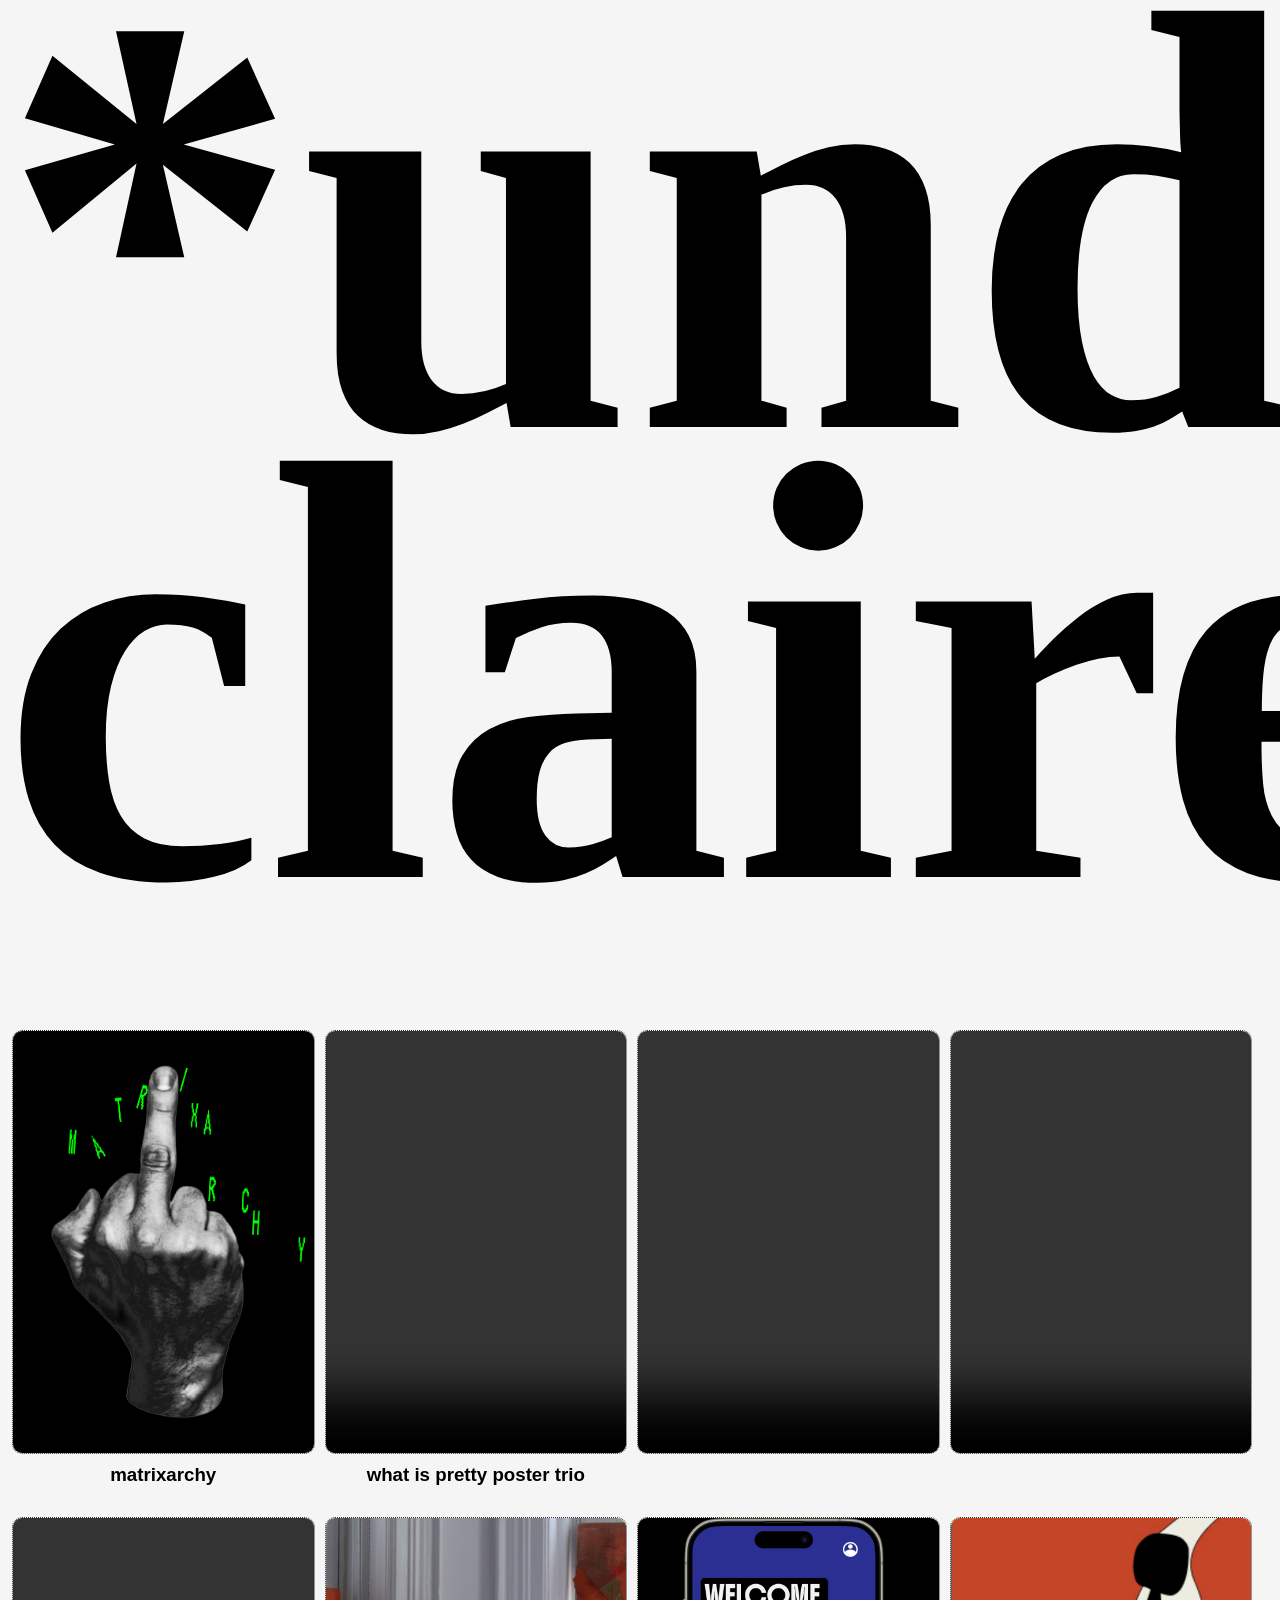
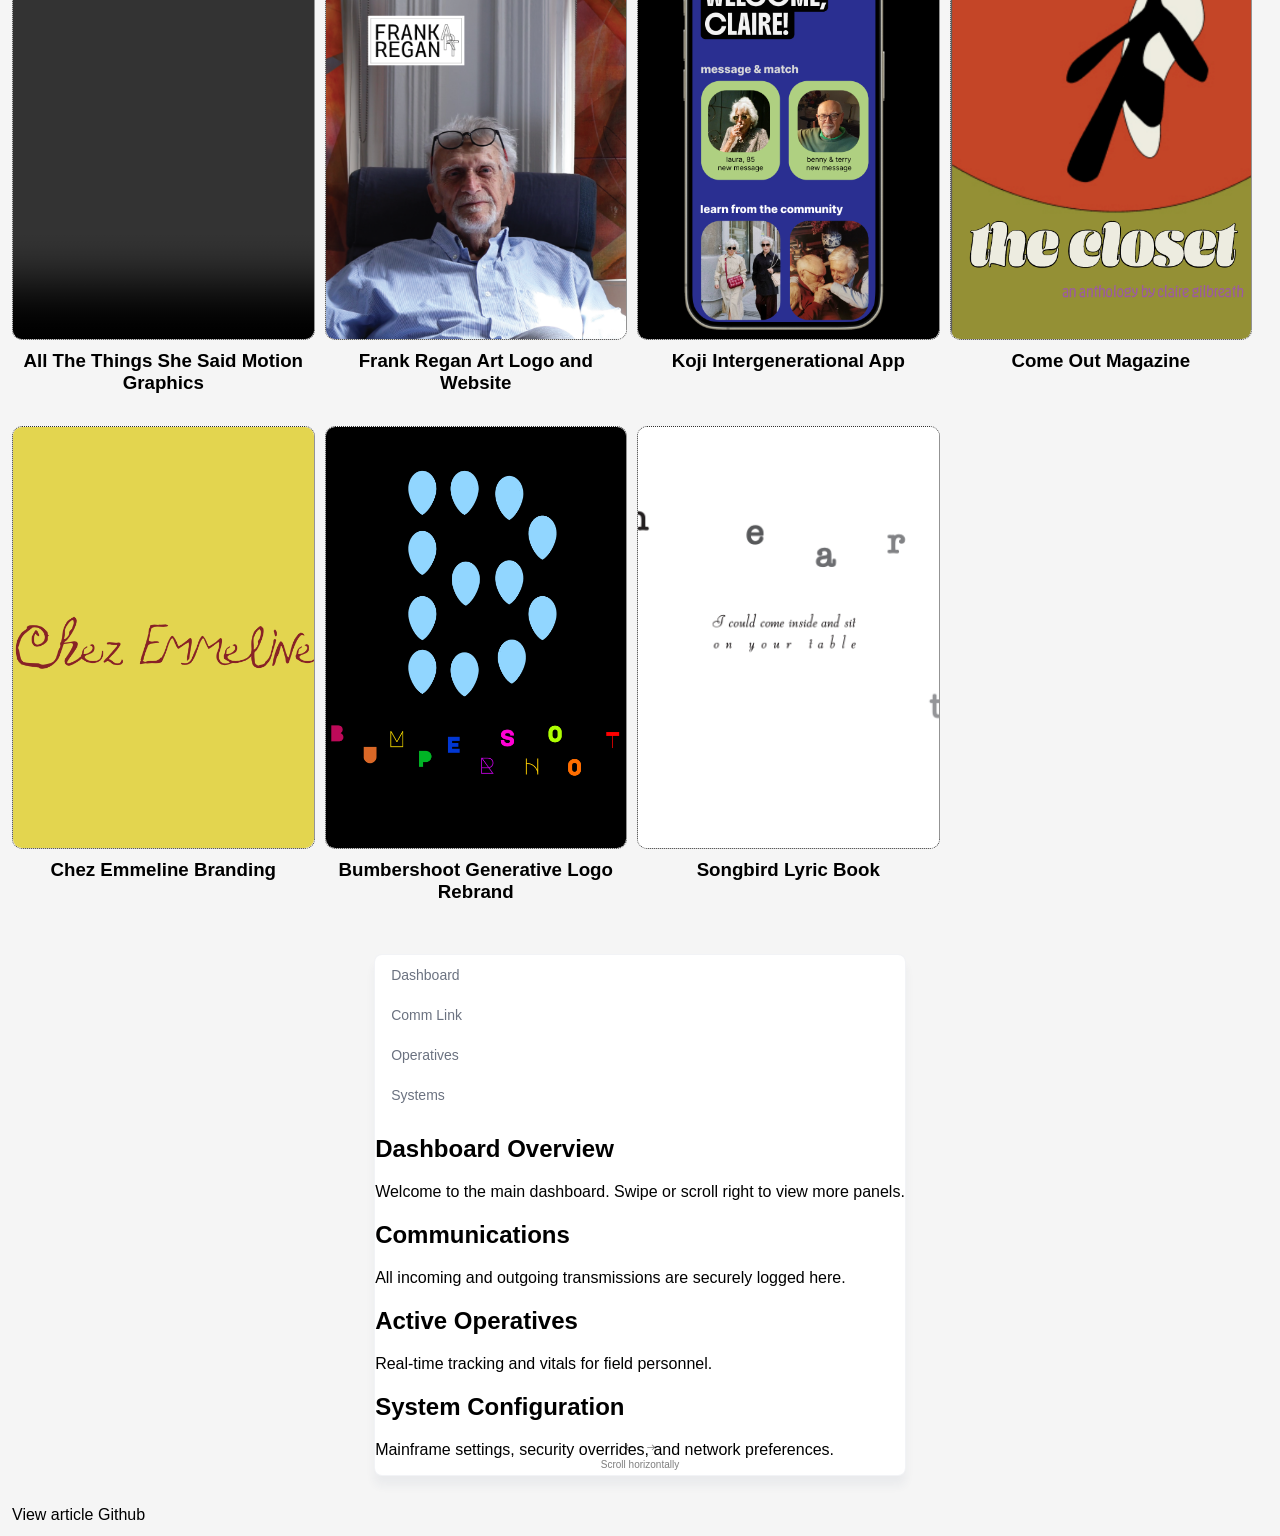
==== commit 8a10052e: "Update index.html" ====
--- a/index.html
+++ b/index.html
@@ -20,7 +20,7 @@
             <p class="browsehappy">You are using an <strong>outdated</strong> browser. Please <a href="#">upgrade your browser</a> to improve your experience.</p>
         <![endif]-->
 
-    <h1 class="header">claire</h1>
+    <h1 class="header">*underconstruction* claire</h1>
 
 
     <script src="" async defer></script>
--- a/style.css
+++ b/style.css
@@ -46,6 +46,7 @@
 }
 
 .header {
+    font-family: worksans;
 font-size:600px;
 text-align: center;
 margin-top:0;
--- a/style.css
+++ b/style.css
@@ -46,6 +46,7 @@
 }
 
 .header {
+    font-family: worksans;
 font-size:600px;
 text-align: center;
 margin-top:0;
